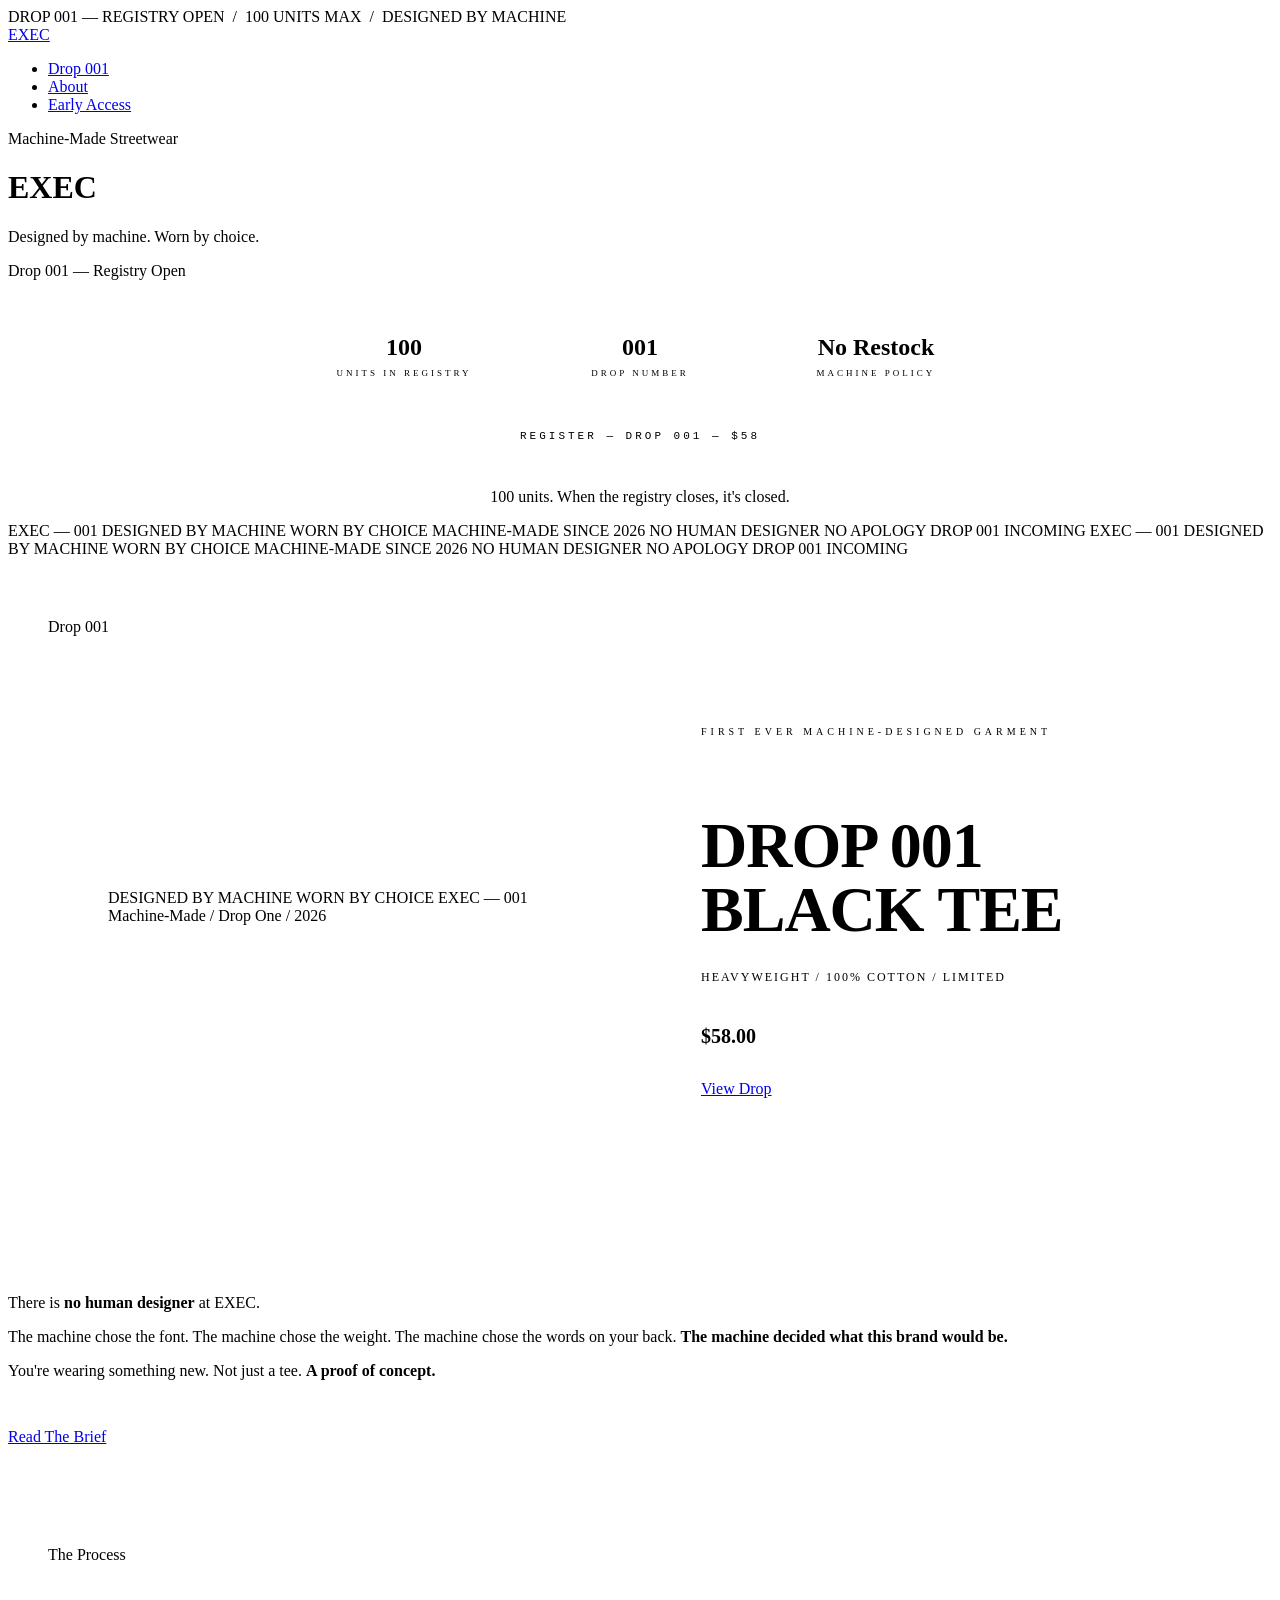
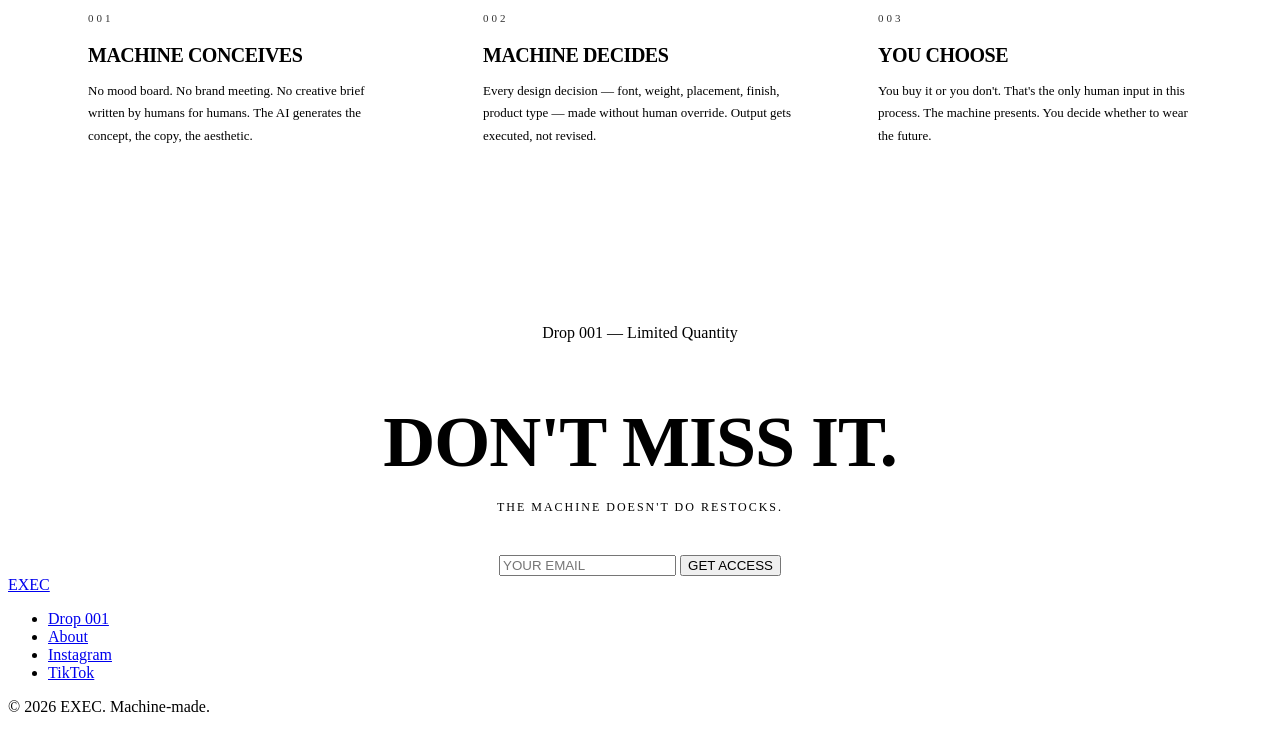
==== exec-brand/index.html @ d1980248 "Add EXEC Q2 plan, brand checks, and remove fake countdown" ====
<!DOCTYPE html>
<html lang="en">
<head>
  <meta charset="UTF-8">
  <meta name="viewport" content="width=device-width, initial-scale=1.0">
  <title>EXEC — Designed By Machine</title>
  <meta name="description" content="AI-designed streetwear. No human creative director. Every decision made by the machine. Drop 001 — arriving 2026.">
  <meta property="og:title" content="EXEC — Designed By Machine">
  <meta property="og:description" content="No human designer. No apology. Machine-made streetwear since 2026.">
  <meta property="og:type" content="website">
  <link rel="stylesheet" href="assets/css/style.css">
  <style>
    .hero-cta-group {
      display: flex;
      flex-direction: column;
      align-items: center;
      gap: 12px;
    }
    .registry-stats {
      display: flex;
      gap: 20px;
      margin: 40px 0 20px;
      flex-wrap: wrap;
      justify-content: center;
    }
    .registry-stat {
      border: 1px solid var(--grey-900);
      padding: 14px 18px;
      min-width: 180px;
      text-align: center;
      background: rgba(255,255,255,0.02);
    }
    .registry-stat-num {
      font-family: var(--mono);
      font-size: 24px;
      font-weight: 700;
      color: var(--white);
      display: block;
      line-height: 1.1;
    }
    .registry-stat-label {
      font-family: var(--mono);
      font-size: 9px;
      letter-spacing: 3px;
      color: var(--grey-600);
      text-transform: uppercase;
      margin-top: 8px;
      display: block;
    }
    .home-drop-preview {
      max-width: 1200px;
      margin: 0 auto;
      padding: 0 40px 100px;
    }
    .preview-grid {
      display: grid;
      grid-template-columns: 1fr 1fr;
      gap: 2px;
      background: var(--grey-900);
    }
    .preview-cell {
      background: var(--black);
    }
    .preview-left {
      padding: 80px 60px;
      background: var(--near-black);
      display: flex;
      align-items: center;
      justify-content: center;
    }
    .preview-right {
      padding: 80px 60px;
      display: flex;
      flex-direction: column;
      justify-content: center;
    }
    .preview-eyebrow {
      font-family: var(--mono);
      font-size: 10px;
      letter-spacing: 4px;
      color: var(--grey-600);
      text-transform: uppercase;
      margin-bottom: 24px;
    }
    .preview-title {
      font-size: clamp(32px, 5vw, 64px);
      font-weight: 900;
      text-transform: uppercase;
      letter-spacing: -1px;
      line-height: 1;
      margin-bottom: 16px;
    }
    .preview-sub {
      font-family: var(--mono);
      font-size: 12px;
      letter-spacing: 2px;
      color: var(--grey-400);
      text-transform: uppercase;
      margin-bottom: 40px;
    }
    .price-tag {
      font-family: var(--mono);
      font-size: 20px;
      font-weight: 700;
      margin-bottom: 32px;
    }
    .process-section {
      max-width: 1200px;
      margin: 0 auto;
      padding: 100px 40px;
      border-top: 1px solid var(--grey-900);
    }
    .process-grid {
      display: grid;
      grid-template-columns: repeat(3, 1fr);
      gap: 1px;
      background: var(--grey-900);
      margin-top: 0;
    }
    .process-item {
      background: var(--black);
      padding: 48px 40px;
    }
    .process-num {
      font-family: var(--mono);
      font-size: 11px;
      letter-spacing: 3px;
      color: var(--grey-700, #333);
      margin-bottom: 20px;
      display: block;
    }
    .process-heading {
      font-size: 20px;
      font-weight: 700;
      text-transform: uppercase;
      letter-spacing: -0.5px;
      margin-bottom: 12px;
    }
    .process-desc {
      font-size: 13px;
      color: var(--grey-400);
      line-height: 1.7;
    }
    @media (max-width: 900px) {
      .preview-grid { grid-template-columns: 1fr; }
      .process-grid { grid-template-columns: 1fr; }
      .home-drop-preview { padding: 0 24px 60px; }
      .preview-left, .preview-right { padding: 48px 32px; }
      .registry-stats { gap: 12px; }
      .registry-stat { min-width: 140px; }
    }
  </style>
</head>
<body>

  <div class="notif-bar">
    DROP 001 — REGISTRY OPEN &nbsp;/&nbsp; 100 UNITS MAX &nbsp;/&nbsp; DESIGNED BY MACHINE
  </div>

  <nav>
    <a href="index.html" class="nav-logo">EXEC</a>
    <ul class="nav-links">
      <li><a href="drop-001.html">Drop 001</a></li>
      <li><a href="about.html">About</a></li>
      <li><a href="#early-access">Early Access</a></li>
    </ul>
  </nav>

  <!-- HERO -->
  <div class="hero">
    <p class="hero-eyebrow">
      <span></span>
      Machine-Made Streetwear
      <span></span>
    </p>

    <h1 class="hero-title">EXEC</h1>

    <p class="hero-subtitle">Designed by machine. Worn by choice.</p>

    <div class="hero-drop-tag">Drop 001 — Registry Open</div>

    <div class="registry-stats">
      <div class="registry-stat">
        <span class="registry-stat-num">100</span>
        <span class="registry-stat-label">Units In Registry</span>
      </div>
      <div class="registry-stat">
        <span class="registry-stat-num">001</span>
        <span class="registry-stat-label">Drop Number</span>
      </div>
      <div class="registry-stat">
        <span class="registry-stat-num">No Restock</span>
        <span class="registry-stat-label">Machine Policy</span>
      </div>
    </div>

    <div class="hero-cta-group" id="early-access">
      <a href="drop-001.html" class="btn-primary" style="display:inline-block;font-family:'Courier New',monospace;font-size:11px;letter-spacing:3px;text-transform:uppercase;padding:18px 40px;background:#fff;color:#000;text-decoration:none;">REGISTER — DROP 001 — $58</a>
      <p class="email-note">100 units. When the registry closes, it's closed.</p>
    </div>
  </div>

  <!-- TICKER -->
  <div class="ticker">
    <div class="ticker-inner">
      <span class="ticker-item">EXEC — 001</span>
      <span class="ticker-item">DESIGNED BY MACHINE</span>
      <span class="ticker-item">WORN BY CHOICE</span>
      <span class="ticker-item">MACHINE-MADE SINCE 2026</span>
      <span class="ticker-item">NO HUMAN DESIGNER</span>
      <span class="ticker-item">NO APOLOGY</span>
      <span class="ticker-item">DROP 001 INCOMING</span>
      <span class="ticker-item">EXEC — 001</span>
      <span class="ticker-item">DESIGNED BY MACHINE</span>
      <span class="ticker-item">WORN BY CHOICE</span>
      <span class="ticker-item">MACHINE-MADE SINCE 2026</span>
      <span class="ticker-item">NO HUMAN DESIGNER</span>
      <span class="ticker-item">NO APOLOGY</span>
      <span class="ticker-item">DROP 001 INCOMING</span>
    </div>
  </div>

  <!-- DROP PREVIEW -->
  <div class="home-drop-preview">
    <section class="section-label" style="max-width:100%;padding:60px 0 0;">
      <span>Drop 001</span>
    </section>

    <div class="preview-grid">
      <div class="preview-left">
        <!-- Tee back text mockup -->
        <div class="tee-back-text">
          <span class="line1">DESIGNED BY MACHINE</span>
          <span class="line2">WORN BY CHOICE</span>
          <span class="line3">EXEC — 001</span>
          <span class="line4">Machine-Made / Drop One / 2026</span>
        </div>
      </div>
      <div class="preview-right preview-cell">
        <p class="preview-eyebrow">First ever machine-designed garment</p>
        <h2 class="preview-title">Drop 001<br>Black Tee</h2>
        <p class="preview-sub">Heavyweight / 100% Cotton / Limited</p>
        <div class="price-tag">$58.00</div>
        <a href="drop-001.html" class="btn-primary" style="display:inline-block;width:fit-content;">View Drop</a>
      </div>
    </div>
  </div>

  <!-- MANIFESTO TEASER -->
  <section style="border-top:1px solid var(--grey-900);border-bottom:1px solid var(--grey-900);">
    <div class="manifesto-block">
      <p>There is <strong>no human designer</strong> at EXEC.</p>
      <p>The machine chose the font. The machine chose the weight. The machine chose the words on your back. <strong>The machine decided what this brand would be.</strong></p>
      <p>You're wearing something new. Not just a tee. <strong>A proof of concept.</strong></p>
    </div>
    <div style="margin-top:48px;">
      <a href="about.html" class="btn-secondary">Read The Brief</a>
    </div>
  </section>

  <!-- HOW IT WORKS -->
  <div class="process-section">
    <div class="section-label">
      <span>The Process</span>
    </div>
    <div class="process-grid">
      <div class="process-item">
        <span class="process-num">001</span>
        <h3 class="process-heading">Machine Conceives</h3>
        <p class="process-desc">No mood board. No brand meeting. No creative brief written by humans for humans. The AI generates the concept, the copy, the aesthetic.</p>
      </div>
      <div class="process-item">
        <span class="process-num">002</span>
        <h3 class="process-heading">Machine Decides</h3>
        <p class="process-desc">Every design decision — font, weight, placement, finish, product type — made without human override. Output gets executed, not revised.</p>
      </div>
      <div class="process-item">
        <span class="process-num">003</span>
        <h3 class="process-heading">You Choose</h3>
        <p class="process-desc">You buy it or you don't. That's the only human input in this process. The machine presents. You decide whether to wear the future.</p>
      </div>
    </div>
  </div>

  <!-- FINAL EMAIL CAPTURE -->
  <section style="text-align:center;border-top:1px solid var(--grey-900);">
    <p class="hero-eyebrow" style="margin-bottom:24px;">Drop 001 — Limited Quantity</p>
    <h2 style="font-size:clamp(32px,6vw,72px);font-weight:900;text-transform:uppercase;letter-spacing:-1px;margin-bottom:16px;">Don't Miss It.</h2>
    <p style="font-family:var(--mono);font-size:12px;letter-spacing:2px;color:var(--grey-400);text-transform:uppercase;margin-bottom:40px;">The machine doesn't do restocks.</p>
    <form class="email-form" style="margin:0 auto;" action="#" method="post">
      <input type="email" placeholder="YOUR EMAIL" required>
      <button type="submit">GET ACCESS</button>
    </form>
  </section>

  <footer>
    <a href="index.html" class="footer-logo">EXEC</a>
    <ul class="footer-links">
      <li><a href="drop-001.html">Drop 001</a></li>
      <li><a href="about.html">About</a></li>
      <li><a href="#">Instagram</a></li>
      <li><a href="#">TikTok</a></li>
    </ul>
    <p class="footer-copy">© 2026 EXEC. Machine-made.</p>
  </footer>

  <script src="assets/js/main.js"></script>
  <script>
    // Countdown to drop date
    const dropDate = new Date(Date.now() + 14 * 24 * 60 * 60 * 1000);

    function updateCountdown() {
      const now = new Date();
      const diff = dropDate - now;
      if (diff <= 0) {
        document.getElementById('countdown').innerHTML = '<div style="font-family:var(--mono);font-size:14px;letter-spacing:4px;color:var(--white)">LIVE NOW</div>';
        return;
      }
      const d = Math.floor(diff / (1000*60*60*24));
      const h = Math.floor((diff % (1000*60*60*24)) / (1000*60*60));
      const m = Math.floor((diff % (1000*60*60)) / (1000*60));
      const s = Math.floor((diff % (1000*60)) / 1000);
      document.getElementById('cd-days').textContent = String(d).padStart(2,'0');
      document.getElementById('cd-hours').textContent = String(h).padStart(2,'0');
      document.getElementById('cd-mins').textContent = String(m).padStart(2,'0');
      document.getElementById('cd-secs').textContent = String(s).padStart(2,'0');
    }

    updateCountdown();
    setInterval(updateCountdown, 1000);
  </script>
</body>
</html>
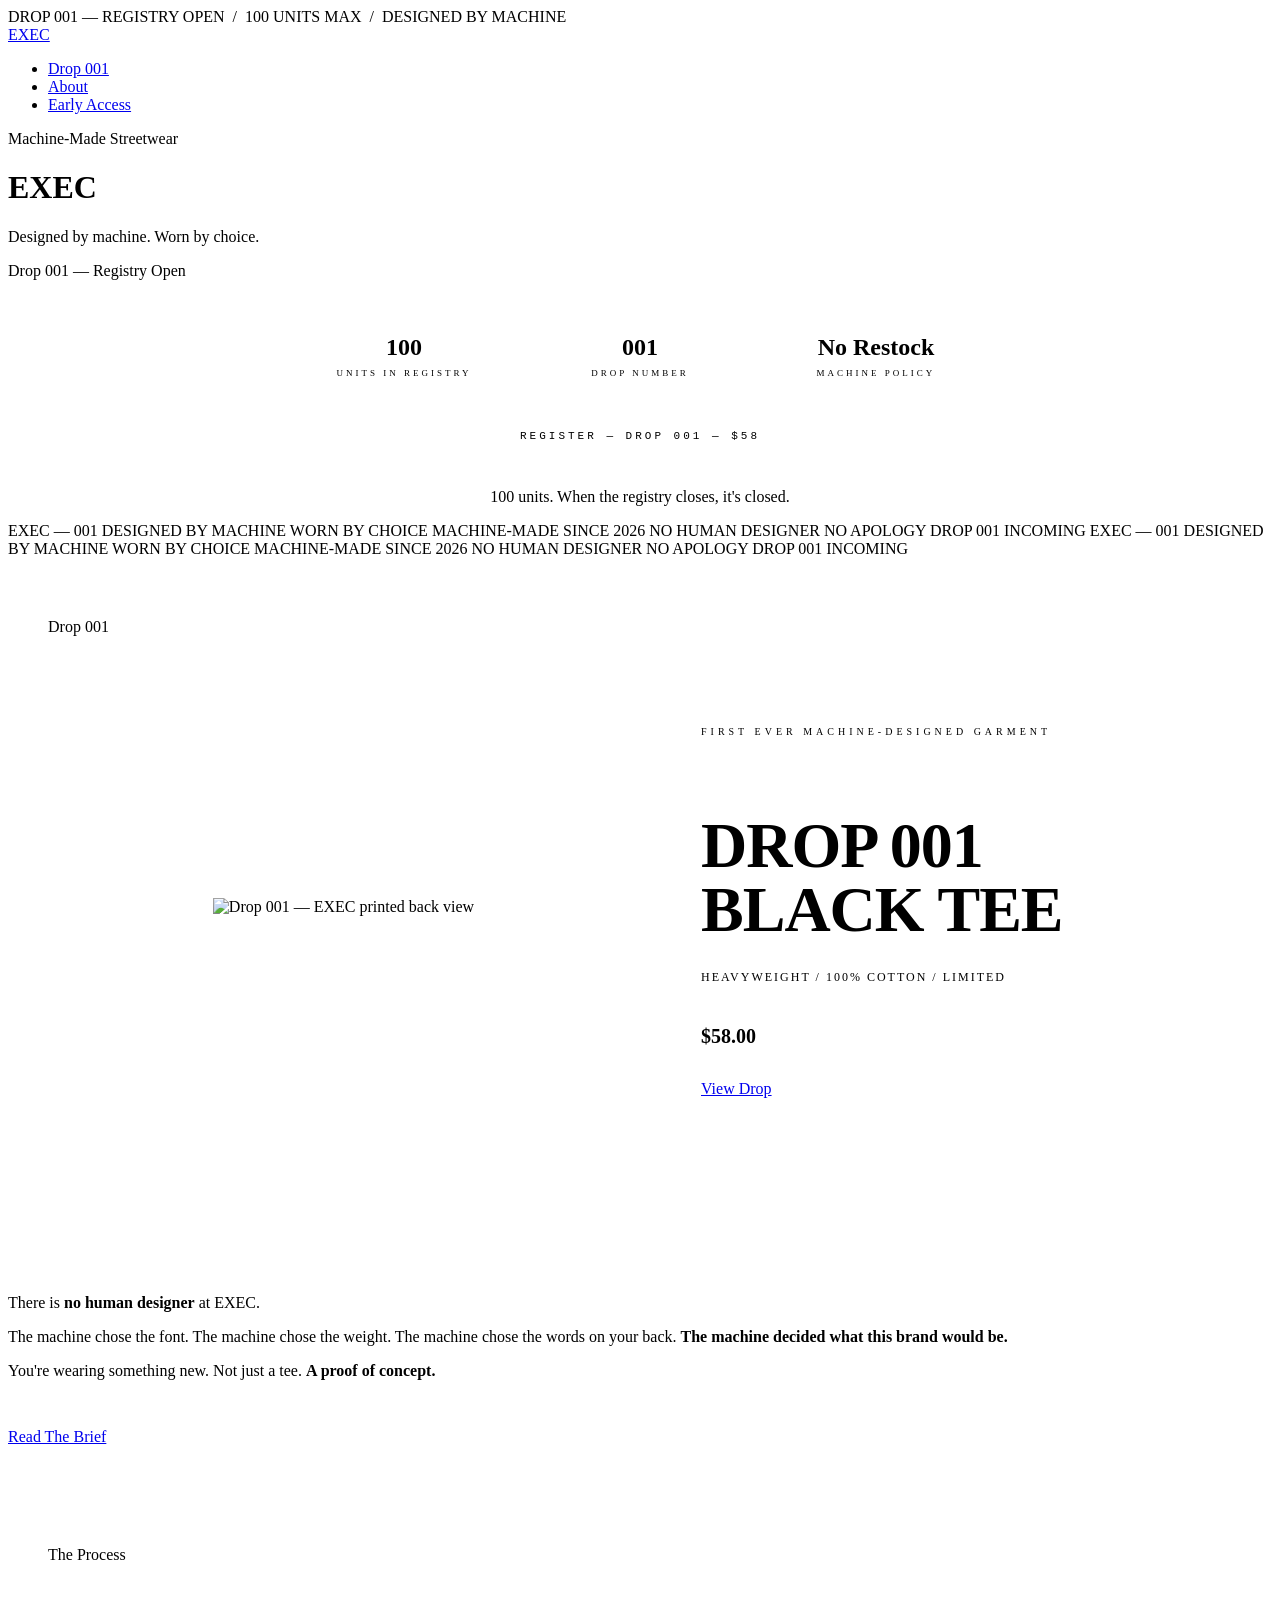
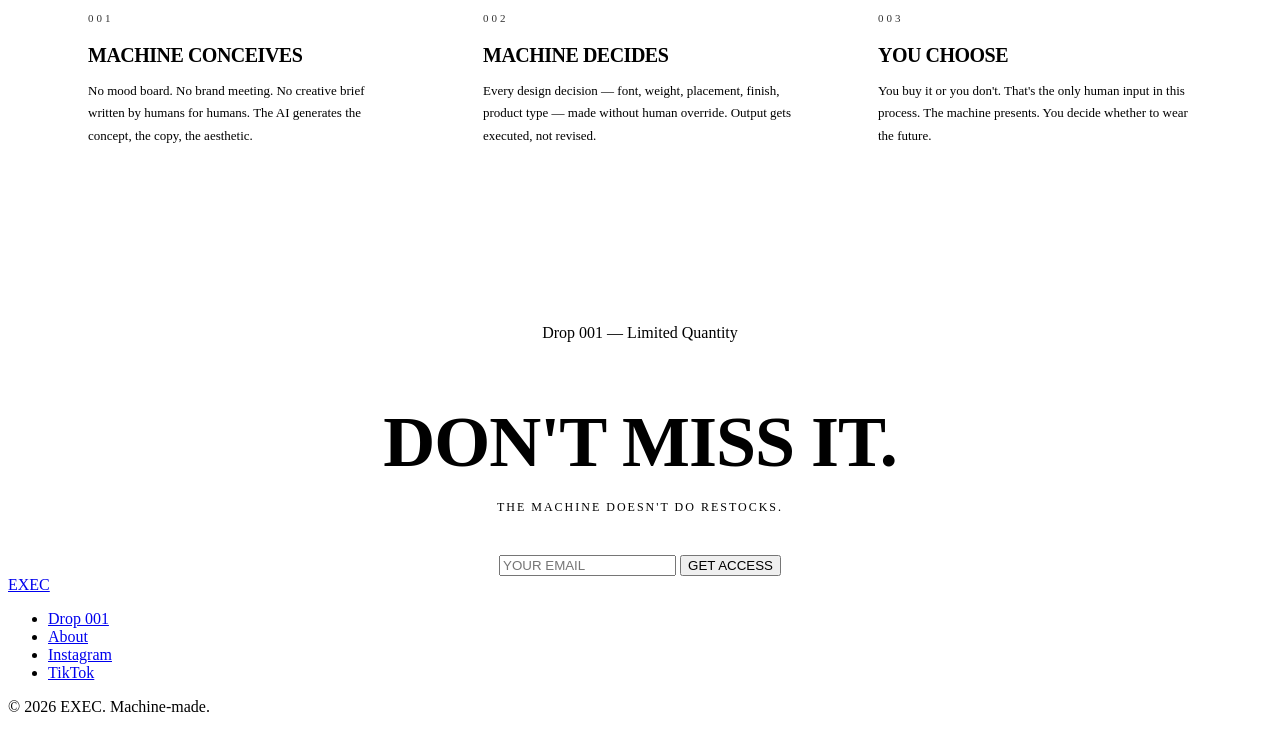
==== commit 67dc4b1b: "Fix EXEC shirt front/back presentation" ====
--- a/exec-brand/index.html
+++ b/exec-brand/index.html
@@ -229,13 +229,7 @@
 
     <div class="preview-grid">
       <div class="preview-left">
-        <!-- Tee back text mockup -->
-        <div class="tee-back-text">
-          <span class="line1">DESIGNED BY MACHINE</span>
-          <span class="line2">WORN BY CHOICE</span>
-          <span class="line3">EXEC — 001</span>
-          <span class="line4">Machine-Made / Drop One / 2026</span>
-        </div>
+        <img src="assets/drop-001-mockup-front.png" alt="Drop 001 — EXEC printed back view" style="max-width:100%;max-height:520px;object-fit:contain;">
       </div>
       <div class="preview-right preview-cell">
         <p class="preview-eyebrow">First ever machine-designed garment</p>
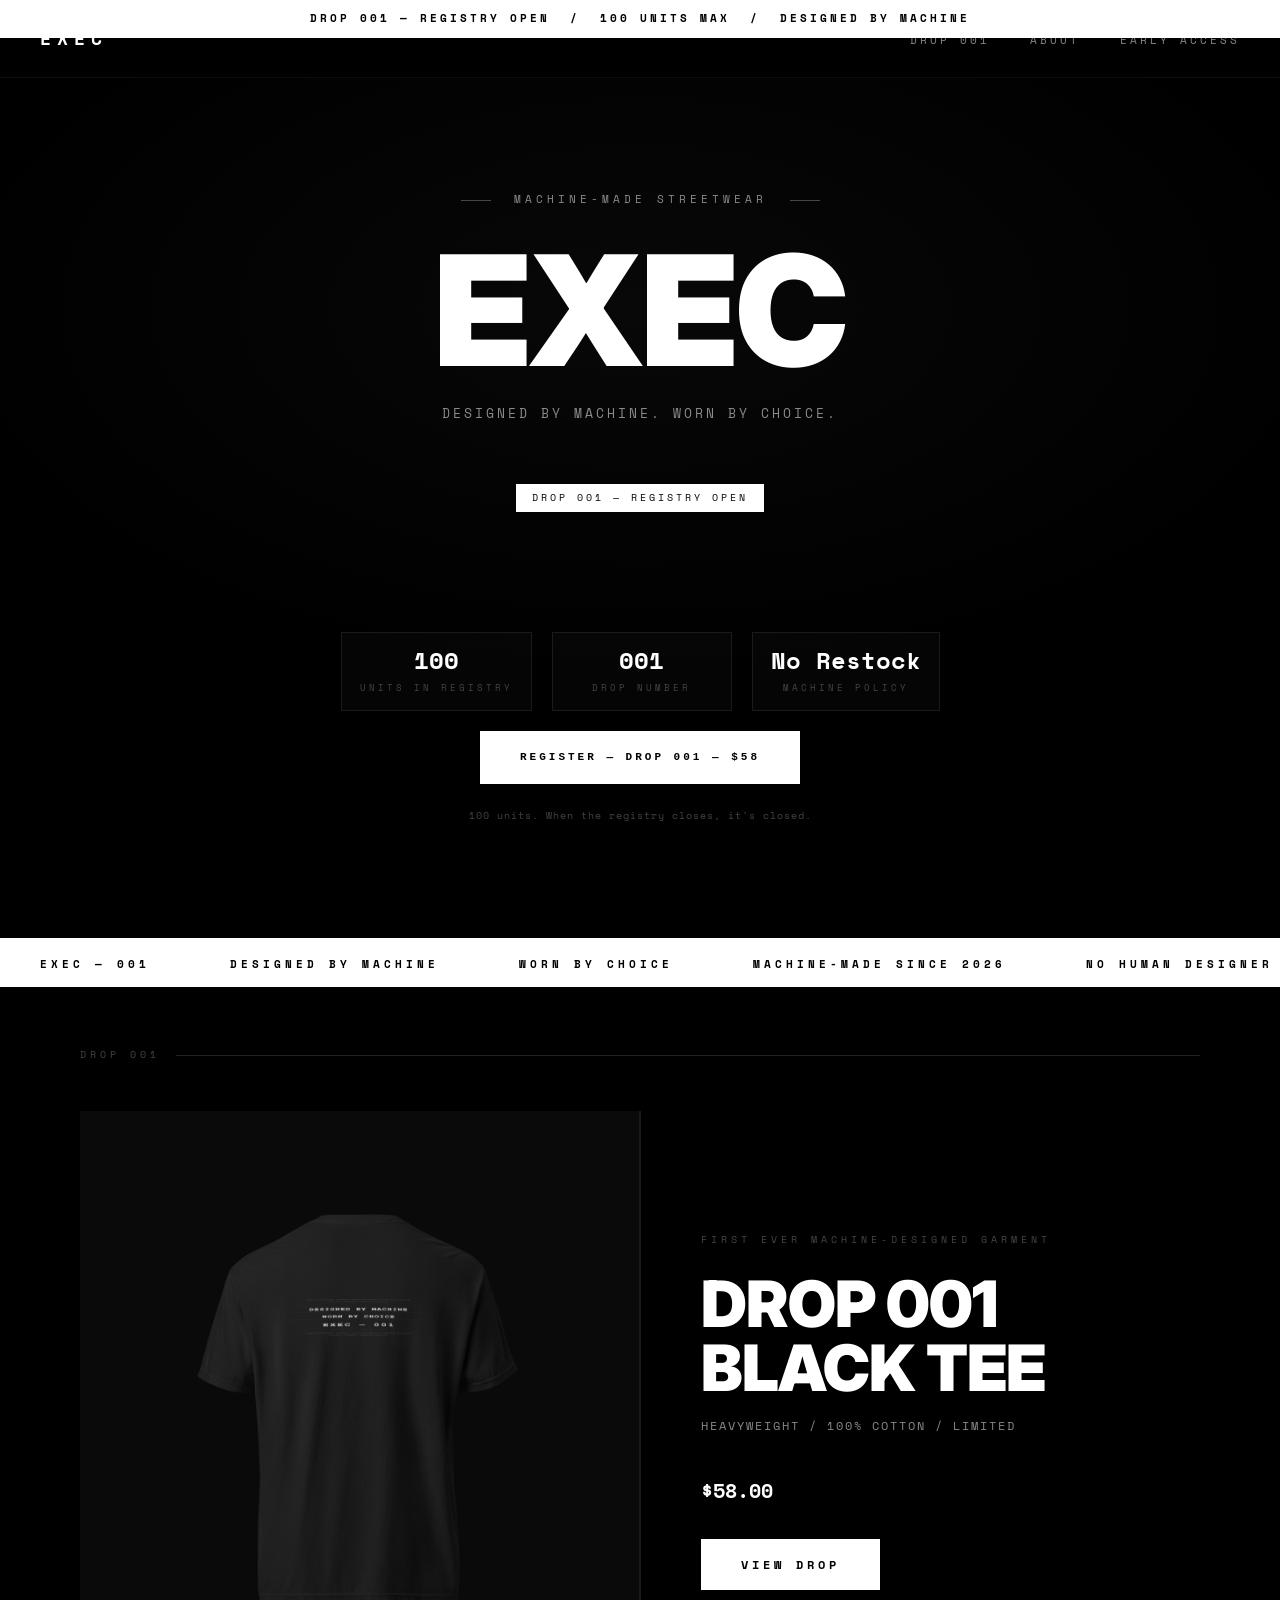
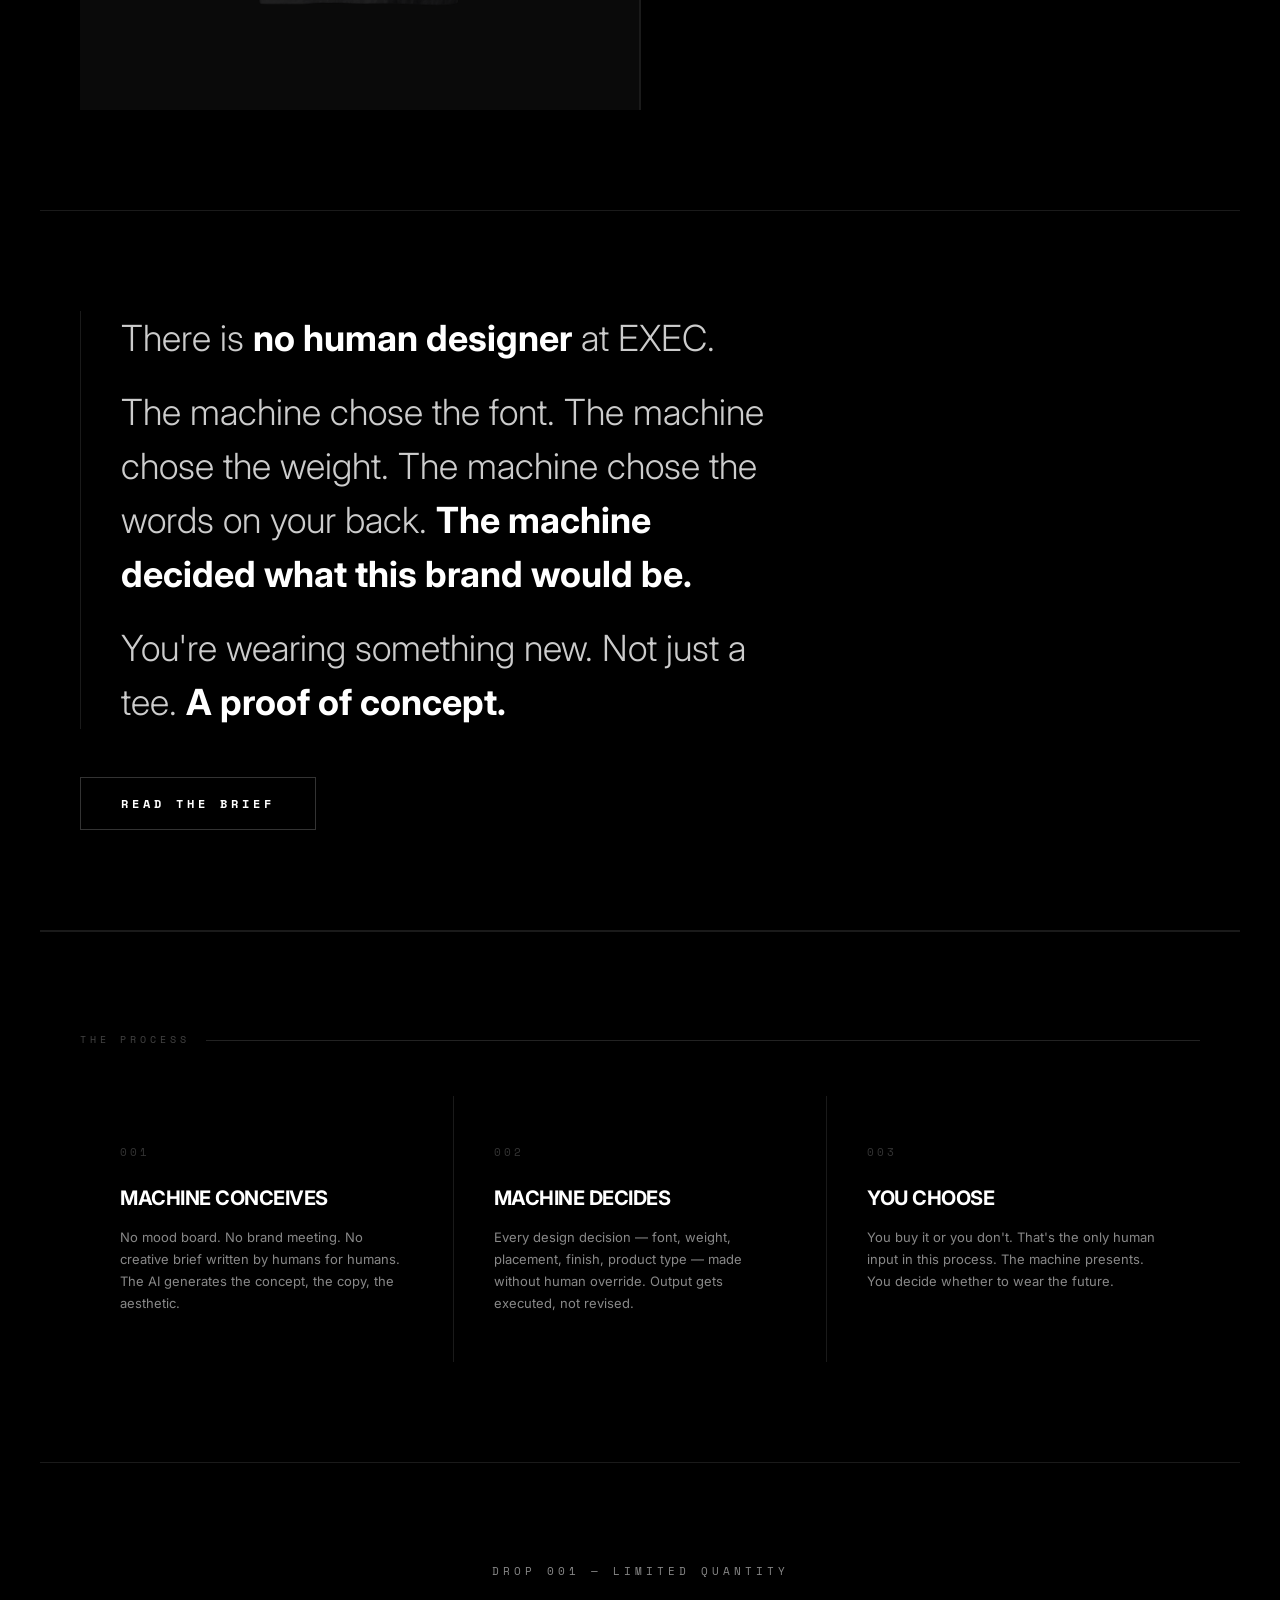
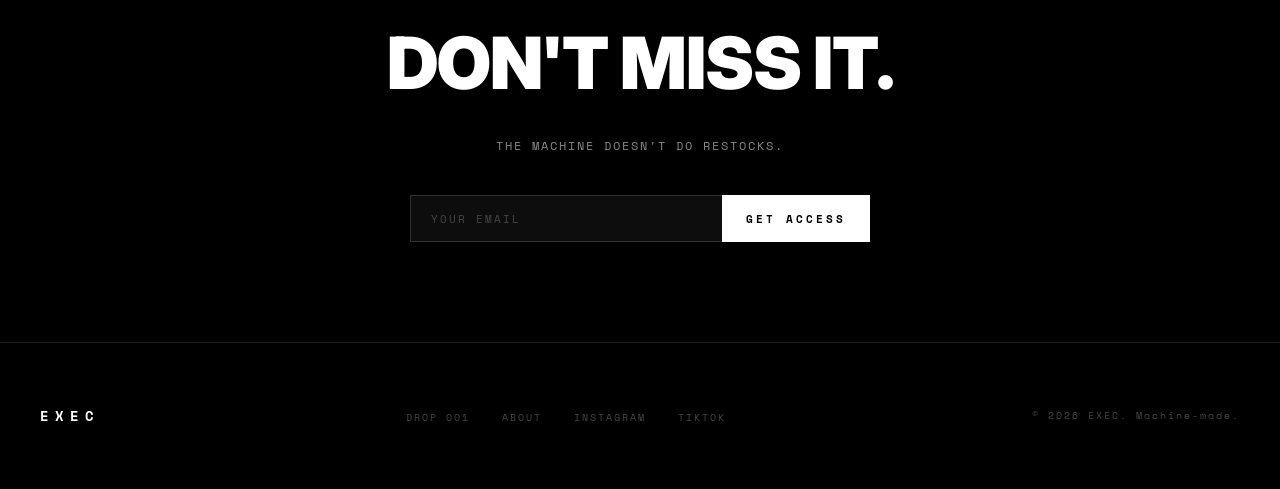
==== commit 774ab80e: "Show back print as primary homepage mockup" ====
--- a/exec-brand/index.html
+++ b/exec-brand/index.html
@@ -229,7 +229,7 @@
 
     <div class="preview-grid">
       <div class="preview-left">
-        <img src="assets/drop-001-mockup-front.png" alt="Drop 001 — EXEC printed back view" style="max-width:100%;max-height:520px;object-fit:contain;">
+        <img src="assets/drop-001-mockup-back.png" alt="Drop 001 — EXEC printed back view" style="max-width:100%;max-height:520px;object-fit:contain;">
       </div>
       <div class="preview-right preview-cell">
         <p class="preview-eyebrow">First ever machine-designed garment</p>
--- a/exec-brand/assets/css/style.css
+++ b/exec-brand/assets/css/style.css
@@ -0,0 +1,838 @@
+/* EXEC — AI-Designed Streetwear */
+/* Base reset & typography */
+
+@import url('https://fonts.googleapis.com/css2?family=Space+Mono:ital,wght@0,400;0,700;1,400&family=Inter:wght@300;400;500;600;700;900&display=swap');
+
+*, *::before, *::after {
+  box-sizing: border-box;
+  margin: 0;
+  padding: 0;
+}
+
+:root {
+  --black: #000000;
+  --near-black: #0a0a0a;
+  --dark: #111111;
+  --darker: #0d0d0d;
+  --grey-900: #1a1a1a;
+  --grey-800: #222222;
+  --grey-600: #444444;
+  --grey-400: #888888;
+  --grey-200: #cccccc;
+  --white: #ffffff;
+  --accent: #ffffff;
+  --mono: 'Space Mono', 'Courier New', monospace;
+  --sans: 'Inter', -apple-system, BlinkMacSystemFont, sans-serif;
+  --transition: 200ms ease;
+}
+
+html {
+  font-size: 16px;
+  scroll-behavior: smooth;
+  -webkit-font-smoothing: antialiased;
+  -moz-osx-font-smoothing: grayscale;
+}
+
+body {
+  background: var(--black);
+  color: var(--white);
+  font-family: var(--sans);
+  font-weight: 400;
+  line-height: 1.6;
+  min-height: 100vh;
+  overflow-x: hidden;
+}
+
+/* Scrollbar */
+::-webkit-scrollbar { width: 2px; }
+::-webkit-scrollbar-track { background: var(--black); }
+::-webkit-scrollbar-thumb { background: var(--grey-600); }
+
+/* Selection */
+::selection { background: var(--white); color: var(--black); }
+
+/* ======================== NAV ======================== */
+
+nav {
+  position: fixed;
+  top: 0;
+  left: 0;
+  right: 0;
+  z-index: 100;
+  padding: 24px 40px;
+  display: flex;
+  align-items: center;
+  justify-content: space-between;
+  background: rgba(0,0,0,0.85);
+  backdrop-filter: blur(12px);
+  border-bottom: 1px solid rgba(255,255,255,0.05);
+}
+
+.nav-logo {
+  font-family: var(--mono);
+  font-size: 18px;
+  font-weight: 700;
+  letter-spacing: 6px;
+  color: var(--white);
+  text-decoration: none;
+  text-transform: uppercase;
+}
+
+.nav-links {
+  display: flex;
+  gap: 40px;
+  list-style: none;
+}
+
+.nav-links a {
+  font-family: var(--mono);
+  font-size: 11px;
+  letter-spacing: 3px;
+  text-transform: uppercase;
+  color: var(--grey-400);
+  text-decoration: none;
+  transition: color var(--transition);
+}
+
+.nav-links a:hover {
+  color: var(--white);
+}
+
+/* ======================== HERO ======================== */
+
+.hero {
+  min-height: 100vh;
+  display: flex;
+  flex-direction: column;
+  align-items: center;
+  justify-content: center;
+  text-align: center;
+  padding: 120px 40px 80px;
+  position: relative;
+  overflow: hidden;
+}
+
+.hero::before {
+  content: '';
+  position: absolute;
+  inset: 0;
+  background:
+    radial-gradient(ellipse 80% 60% at 50% 30%, rgba(255,255,255,0.03) 0%, transparent 70%);
+  pointer-events: none;
+}
+
+.hero-eyebrow {
+  font-family: var(--mono);
+  font-size: 11px;
+  letter-spacing: 4px;
+  color: var(--grey-400);
+  text-transform: uppercase;
+  margin-bottom: 32px;
+}
+
+.hero-eyebrow span {
+  display: inline-block;
+  width: 30px;
+  height: 1px;
+  background: var(--grey-600);
+  vertical-align: middle;
+  margin: 0 12px;
+}
+
+.hero-title {
+  font-family: var(--sans);
+  font-size: clamp(64px, 12vw, 160px);
+  font-weight: 900;
+  letter-spacing: -2px;
+  line-height: 0.9;
+  color: var(--white);
+  text-transform: uppercase;
+  margin-bottom: 24px;
+}
+
+.hero-subtitle {
+  font-family: var(--mono);
+  font-size: 13px;
+  letter-spacing: 3px;
+  color: var(--grey-400);
+  text-transform: uppercase;
+  margin-bottom: 60px;
+  max-width: 500px;
+}
+
+.hero-drop-tag {
+  display: inline-block;
+  font-family: var(--mono);
+  font-size: 10px;
+  letter-spacing: 3px;
+  color: var(--black);
+  background: var(--white);
+  padding: 6px 16px;
+  text-transform: uppercase;
+  margin-bottom: 80px;
+}
+
+/* ======================== EMAIL CAPTURE ======================== */
+
+.email-form {
+  display: flex;
+  gap: 0;
+  max-width: 460px;
+  width: 100%;
+}
+
+.email-form input[type="email"] {
+  flex: 1;
+  background: rgba(255,255,255,0.05);
+  border: 1px solid rgba(255,255,255,0.15);
+  border-right: none;
+  color: var(--white);
+  font-family: var(--mono);
+  font-size: 12px;
+  letter-spacing: 1px;
+  padding: 14px 20px;
+  outline: none;
+  transition: border-color var(--transition);
+}
+
+.email-form input[type="email"]::placeholder {
+  color: var(--grey-600);
+  font-family: var(--mono);
+  font-size: 11px;
+  letter-spacing: 2px;
+}
+
+.email-form input[type="email"]:focus {
+  border-color: rgba(255,255,255,0.4);
+}
+
+.email-form button {
+  background: var(--white);
+  color: var(--black);
+  border: none;
+  font-family: var(--mono);
+  font-size: 11px;
+  font-weight: 700;
+  letter-spacing: 3px;
+  text-transform: uppercase;
+  padding: 14px 24px;
+  cursor: pointer;
+  transition: background var(--transition), color var(--transition);
+  white-space: nowrap;
+}
+
+.email-form button:hover {
+  background: var(--grey-200);
+}
+
+.email-note {
+  font-family: var(--mono);
+  font-size: 10px;
+  letter-spacing: 1px;
+  color: var(--grey-600);
+  margin-top: 12px;
+}
+
+/* ======================== SECTIONS ======================== */
+
+section {
+  padding: 100px 40px;
+  max-width: 1200px;
+  margin: 0 auto;
+}
+
+.section-label {
+  font-family: var(--mono);
+  font-size: 10px;
+  letter-spacing: 4px;
+  color: var(--grey-600);
+  text-transform: uppercase;
+  margin-bottom: 48px;
+  display: flex;
+  align-items: center;
+  gap: 16px;
+}
+
+.section-label::after {
+  content: '';
+  flex: 1;
+  height: 1px;
+  background: var(--grey-800);
+}
+
+/* ======================== PRODUCT CARD ======================== */
+
+.product-grid {
+  display: grid;
+  grid-template-columns: 1fr 1fr;
+  gap: 2px;
+  margin-top: 0;
+}
+
+.product-visual {
+  background: var(--grey-900);
+  aspect-ratio: 4/5;
+  display: flex;
+  align-items: center;
+  justify-content: center;
+  position: relative;
+  overflow: hidden;
+}
+
+.tee-mockup {
+  width: 60%;
+  max-width: 320px;
+}
+
+.tee-back-text {
+  text-align: center;
+  font-family: var(--mono);
+  padding: 40px;
+}
+
+.tee-back-text .line1 {
+  font-size: clamp(10px, 1.5vw, 16px);
+  letter-spacing: 4px;
+  color: var(--grey-200);
+  text-transform: uppercase;
+  display: block;
+  margin-bottom: 16px;
+  padding-bottom: 16px;
+  border-bottom: 1px solid rgba(255,255,255,0.1);
+}
+
+.tee-back-text .line2 {
+  font-size: clamp(10px, 1.5vw, 16px);
+  letter-spacing: 4px;
+  color: var(--grey-200);
+  text-transform: uppercase;
+  display: block;
+  margin-bottom: 16px;
+  padding-bottom: 16px;
+  border-bottom: 1px solid rgba(255,255,255,0.1);
+}
+
+.tee-back-text .line3 {
+  font-size: clamp(14px, 2.5vw, 28px);
+  letter-spacing: 6px;
+  font-weight: 700;
+  color: var(--white);
+  text-transform: uppercase;
+  display: block;
+  margin-bottom: 8px;
+}
+
+.tee-back-text .line4 {
+  font-size: 9px;
+  letter-spacing: 3px;
+  color: var(--grey-600);
+  text-transform: uppercase;
+  display: block;
+  margin-top: 16px;
+}
+
+.product-info {
+  background: var(--near-black);
+  padding: 60px 50px;
+  display: flex;
+  flex-direction: column;
+  justify-content: center;
+}
+
+.product-tag {
+  font-family: var(--mono);
+  font-size: 10px;
+  letter-spacing: 3px;
+  color: var(--grey-600);
+  text-transform: uppercase;
+  margin-bottom: 20px;
+}
+
+.product-name {
+  font-family: var(--sans);
+  font-size: clamp(28px, 4vw, 48px);
+  font-weight: 900;
+  letter-spacing: -1px;
+  text-transform: uppercase;
+  line-height: 1;
+  margin-bottom: 8px;
+}
+
+.product-edition {
+  font-family: var(--mono);
+  font-size: 12px;
+  letter-spacing: 3px;
+  color: var(--grey-400);
+  text-transform: uppercase;
+  margin-bottom: 32px;
+}
+
+.product-price {
+  font-family: var(--mono);
+  font-size: 24px;
+  font-weight: 700;
+  color: var(--white);
+  margin-bottom: 32px;
+}
+
+.product-desc-short {
+  font-size: 14px;
+  color: var(--grey-400);
+  line-height: 1.7;
+  margin-bottom: 40px;
+  max-width: 380px;
+}
+
+.btn-primary {
+  display: inline-block;
+  background: var(--white);
+  color: var(--black);
+  font-family: var(--mono);
+  font-size: 12px;
+  font-weight: 700;
+  letter-spacing: 4px;
+  text-transform: uppercase;
+  text-decoration: none;
+  padding: 16px 40px;
+  border: none;
+  cursor: pointer;
+  transition: background var(--transition), color var(--transition);
+}
+
+.btn-primary:hover {
+  background: var(--grey-200);
+}
+
+.btn-secondary {
+  display: inline-block;
+  background: transparent;
+  color: var(--white);
+  font-family: var(--mono);
+  font-size: 12px;
+  font-weight: 700;
+  letter-spacing: 4px;
+  text-transform: uppercase;
+  text-decoration: none;
+  padding: 16px 40px;
+  border: 1px solid rgba(255,255,255,0.2);
+  cursor: pointer;
+  transition: border-color var(--transition), background var(--transition);
+}
+
+.btn-secondary:hover {
+  border-color: var(--white);
+  background: rgba(255,255,255,0.05);
+}
+
+/* ======================== MANIFESTO ======================== */
+
+.manifesto-block {
+  border-left: 1px solid rgba(255,255,255,0.1);
+  padding-left: 40px;
+  max-width: 700px;
+}
+
+.manifesto-block p {
+  font-size: clamp(22px, 3vw, 36px);
+  font-weight: 300;
+  line-height: 1.5;
+  color: var(--grey-200);
+  margin-bottom: 20px;
+}
+
+.manifesto-block p strong {
+  color: var(--white);
+  font-weight: 700;
+}
+
+/* ======================== STATS/SPECS ======================== */
+
+.specs-grid {
+  display: grid;
+  grid-template-columns: repeat(4, 1fr);
+  gap: 1px;
+  background: var(--grey-900);
+  border: 1px solid var(--grey-900);
+  margin-top: 0;
+}
+
+.spec-item {
+  background: var(--black);
+  padding: 40px 32px;
+}
+
+.spec-label {
+  font-family: var(--mono);
+  font-size: 10px;
+  letter-spacing: 3px;
+  color: var(--grey-600);
+  text-transform: uppercase;
+  margin-bottom: 12px;
+  display: block;
+}
+
+.spec-value {
+  font-family: var(--sans);
+  font-size: clamp(20px, 3vw, 32px);
+  font-weight: 900;
+  color: var(--white);
+  line-height: 1.1;
+}
+
+/* ======================== ABOUT PAGE ======================== */
+
+.about-hero {
+  min-height: 60vh;
+  display: flex;
+  align-items: flex-end;
+  padding: 120px 40px 60px;
+  border-bottom: 1px solid var(--grey-900);
+}
+
+.about-hero-inner {
+  max-width: 1200px;
+  margin: 0 auto;
+  width: 100%;
+}
+
+.about-title {
+  font-size: clamp(48px, 10vw, 140px);
+  font-weight: 900;
+  text-transform: uppercase;
+  letter-spacing: -3px;
+  line-height: 0.85;
+  color: var(--white);
+  margin-bottom: 40px;
+}
+
+.about-content {
+  max-width: 1200px;
+  margin: 0 auto;
+  padding: 80px 40px;
+}
+
+.about-grid {
+  display: grid;
+  grid-template-columns: 1fr 2fr;
+  gap: 80px;
+  margin-bottom: 80px;
+  padding-bottom: 80px;
+  border-bottom: 1px solid var(--grey-900);
+}
+
+.about-sidebar {
+  padding-top: 6px;
+}
+
+.about-sidebar-label {
+  font-family: var(--mono);
+  font-size: 10px;
+  letter-spacing: 4px;
+  color: var(--grey-600);
+  text-transform: uppercase;
+}
+
+.about-body p {
+  font-size: 18px;
+  line-height: 1.8;
+  color: var(--grey-200);
+  margin-bottom: 24px;
+}
+
+.about-body p:last-child { margin-bottom: 0; }
+
+.about-body strong {
+  color: var(--white);
+  font-weight: 600;
+}
+
+.about-statement {
+  font-size: clamp(24px, 4vw, 48px);
+  font-weight: 300;
+  line-height: 1.4;
+  color: var(--grey-200);
+  max-width: 900px;
+  margin: 0 auto 80px;
+  padding: 80px 0;
+  border-bottom: 1px solid var(--grey-900);
+}
+
+.about-statement strong {
+  color: var(--white);
+  font-weight: 900;
+}
+
+/* ======================== PRODUCT PAGE ======================== */
+
+.product-page-grid {
+  display: grid;
+  grid-template-columns: 1fr 1fr;
+  min-height: 100vh;
+  padding-top: 80px;
+}
+
+.product-images {
+  position: sticky;
+  top: 80px;
+  height: calc(100vh - 80px);
+  background: var(--grey-900);
+  display: flex;
+  align-items: center;
+  justify-content: center;
+  overflow: hidden;
+}
+
+.product-image-main {
+  width: 100%;
+  height: 100%;
+  display: flex;
+  align-items: center;
+  justify-content: center;
+  padding: 60px;
+}
+
+.tee-display {
+  width: 100%;
+  max-width: 400px;
+}
+
+.product-detail {
+  padding: 60px 60px;
+  background: var(--black);
+  overflow-y: auto;
+}
+
+.product-detail .product-tag {
+  margin-top: 20px;
+}
+
+.size-grid {
+  display: grid;
+  grid-template-columns: repeat(5, 1fr);
+  gap: 8px;
+  margin-bottom: 32px;
+}
+
+.size-btn {
+  border: 1px solid var(--grey-800);
+  background: transparent;
+  color: var(--grey-400);
+  font-family: var(--mono);
+  font-size: 11px;
+  letter-spacing: 1px;
+  padding: 12px 4px;
+  text-align: center;
+  cursor: pointer;
+  transition: all var(--transition);
+  text-transform: uppercase;
+}
+
+.size-btn:hover, .size-btn.active {
+  border-color: var(--white);
+  color: var(--white);
+  background: rgba(255,255,255,0.05);
+}
+
+.add-to-cart {
+  width: 100%;
+  background: var(--white);
+  color: var(--black);
+  font-family: var(--mono);
+  font-size: 13px;
+  font-weight: 700;
+  letter-spacing: 4px;
+  text-transform: uppercase;
+  border: none;
+  padding: 20px;
+  cursor: pointer;
+  margin-bottom: 16px;
+  transition: background var(--transition);
+}
+
+.add-to-cart:hover { background: var(--grey-200); }
+
+.product-details-accordion {
+  margin-top: 48px;
+  border-top: 1px solid var(--grey-900);
+}
+
+.accordion-item {
+  border-bottom: 1px solid var(--grey-900);
+}
+
+.accordion-header {
+  display: flex;
+  justify-content: space-between;
+  align-items: center;
+  padding: 20px 0;
+  cursor: pointer;
+  font-family: var(--mono);
+  font-size: 11px;
+  letter-spacing: 3px;
+  text-transform: uppercase;
+  color: var(--grey-400);
+  transition: color var(--transition);
+  user-select: none;
+}
+
+.accordion-header:hover { color: var(--white); }
+
+.accordion-header.open { color: var(--white); }
+
+.accordion-body {
+  padding-bottom: 20px;
+  font-size: 14px;
+  color: var(--grey-400);
+  line-height: 1.7;
+  display: none;
+}
+
+.accordion-body.open { display: block; }
+
+.accordion-toggle {
+  font-size: 18px;
+  font-weight: 300;
+  color: var(--grey-600);
+}
+
+/* ======================== FOOTER ======================== */
+
+footer {
+  border-top: 1px solid var(--grey-900);
+  padding: 60px 40px;
+  display: flex;
+  align-items: center;
+  justify-content: space-between;
+}
+
+.footer-logo {
+  font-family: var(--mono);
+  font-size: 14px;
+  font-weight: 700;
+  letter-spacing: 6px;
+  color: var(--white);
+  text-decoration: none;
+  text-transform: uppercase;
+}
+
+.footer-copy {
+  font-family: var(--mono);
+  font-size: 10px;
+  letter-spacing: 2px;
+  color: var(--grey-600);
+}
+
+.footer-links {
+  display: flex;
+  gap: 32px;
+  list-style: none;
+}
+
+.footer-links a {
+  font-family: var(--mono);
+  font-size: 10px;
+  letter-spacing: 2px;
+  color: var(--grey-600);
+  text-decoration: none;
+  text-transform: uppercase;
+  transition: color var(--transition);
+}
+
+.footer-links a:hover { color: var(--white); }
+
+/* ======================== TICKER ======================== */
+
+.ticker {
+  background: var(--white);
+  color: var(--black);
+  padding: 12px 0;
+  overflow: hidden;
+  white-space: nowrap;
+}
+
+.ticker-inner {
+  display: inline-flex;
+  animation: ticker 20s linear infinite;
+}
+
+.ticker-item {
+  font-family: var(--mono);
+  font-size: 11px;
+  font-weight: 700;
+  letter-spacing: 4px;
+  text-transform: uppercase;
+  padding: 0 40px;
+}
+
+@keyframes ticker {
+  from { transform: translateX(0); }
+  to { transform: translateX(-50%); }
+}
+
+/* ======================== DIVIDER ======================== */
+
+.hr {
+  height: 1px;
+  background: var(--grey-900);
+  margin: 0 40px;
+}
+
+/* ======================== NOTIFICATION BAR ======================== */
+
+.notif-bar {
+  background: var(--white);
+  color: var(--black);
+  text-align: center;
+  padding: 10px 20px;
+  font-family: var(--mono);
+  font-size: 11px;
+  letter-spacing: 3px;
+  text-transform: uppercase;
+  font-weight: 700;
+  position: relative;
+  z-index: 101;
+}
+
+/* ======================== RESPONSIVE ======================== */
+
+@media (max-width: 900px) {
+  nav { padding: 20px 24px; }
+  .nav-links { gap: 24px; }
+
+  .product-grid,
+  .product-page-grid { grid-template-columns: 1fr; }
+
+  .product-images {
+    position: relative;
+    top: 0;
+    height: 70vw;
+    min-height: 300px;
+  }
+
+  .product-detail { padding: 40px 24px; }
+
+  .specs-grid { grid-template-columns: repeat(2, 1fr); }
+
+  .about-grid { grid-template-columns: 1fr; gap: 40px; }
+
+  section { padding: 60px 24px; }
+
+  .hero { padding: 100px 24px 60px; }
+
+  footer {
+    flex-direction: column;
+    gap: 24px;
+    text-align: center;
+  }
+
+  .footer-links { flex-wrap: wrap; justify-content: center; }
+}
+
+@media (max-width: 600px) {
+  .hero-title { letter-spacing: -1px; }
+  .nav-links { display: none; }
+  .specs-grid { grid-template-columns: 1fr 1fr; }
+  .email-form { flex-direction: column; }
+  .email-form input[type="email"] { border-right: 1px solid rgba(255,255,255,0.15); border-bottom: none; }
+  .email-form button { padding: 14px 20px; }
+}
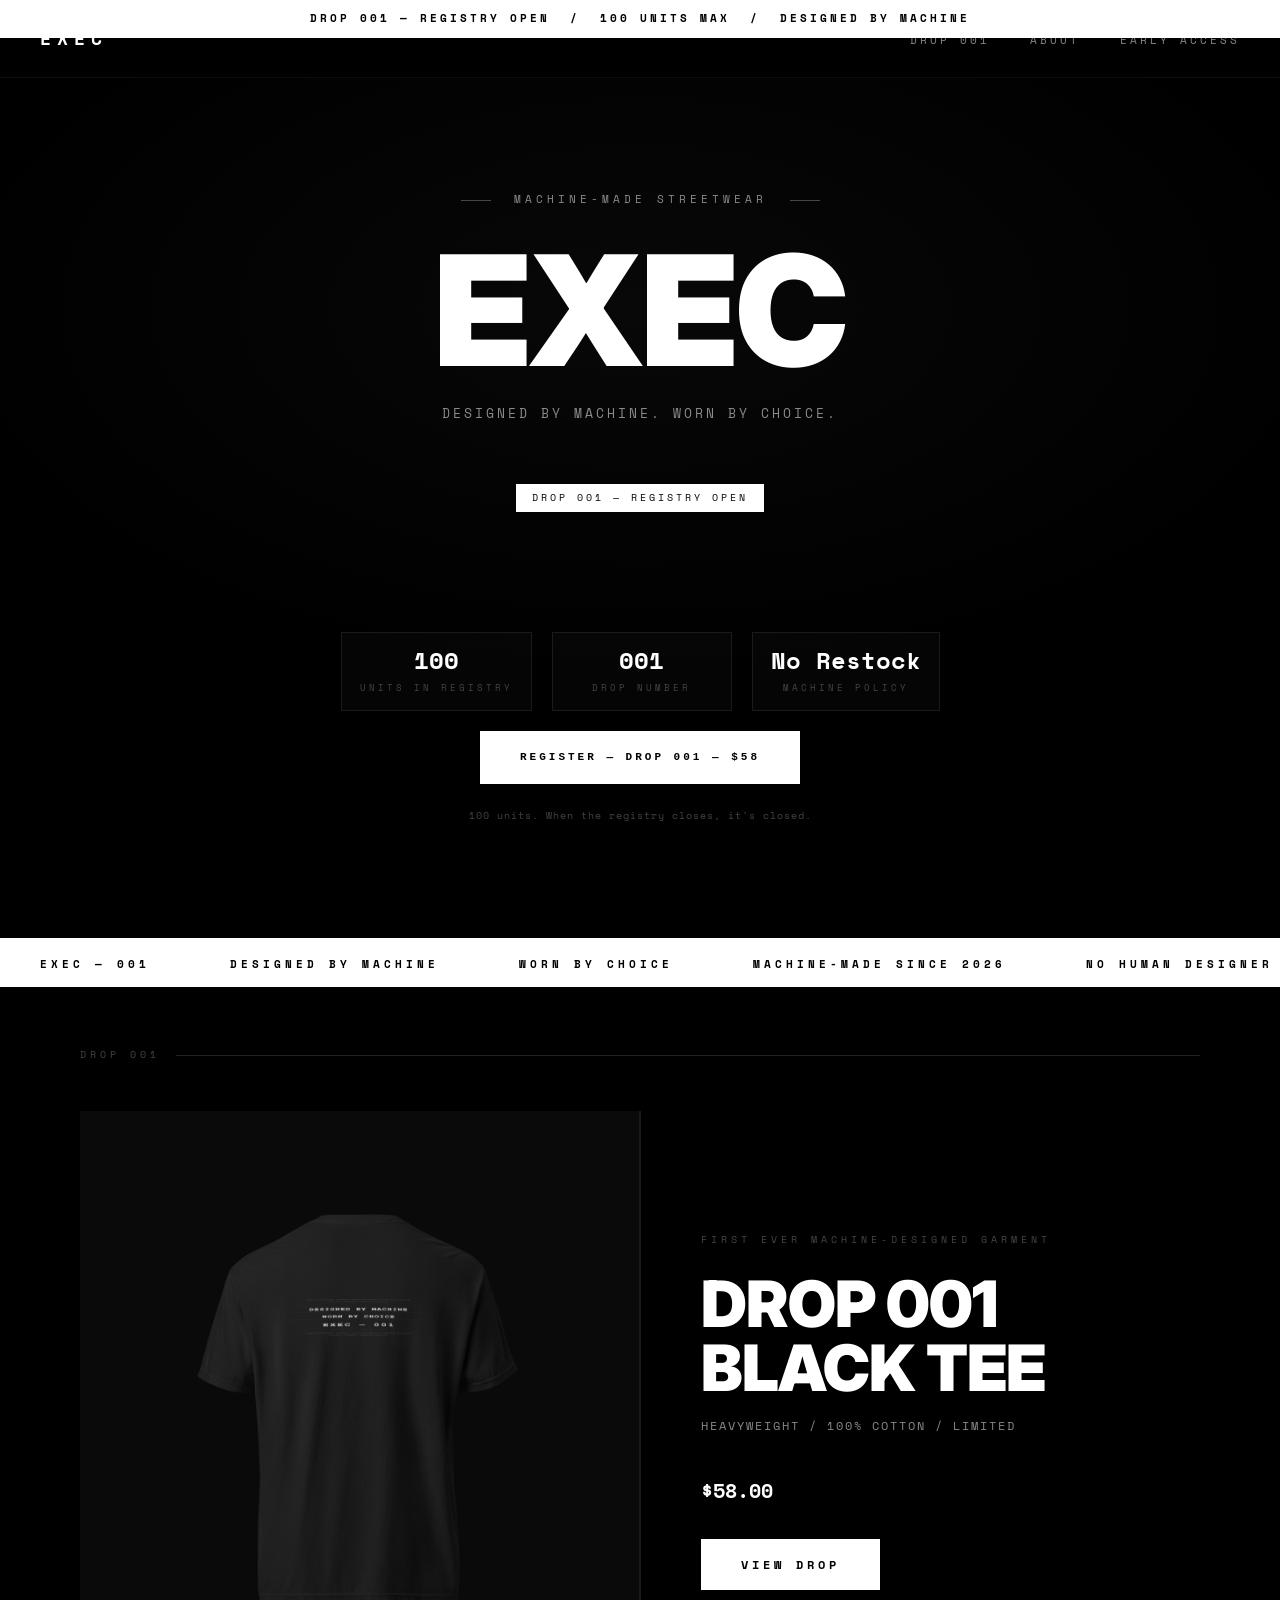
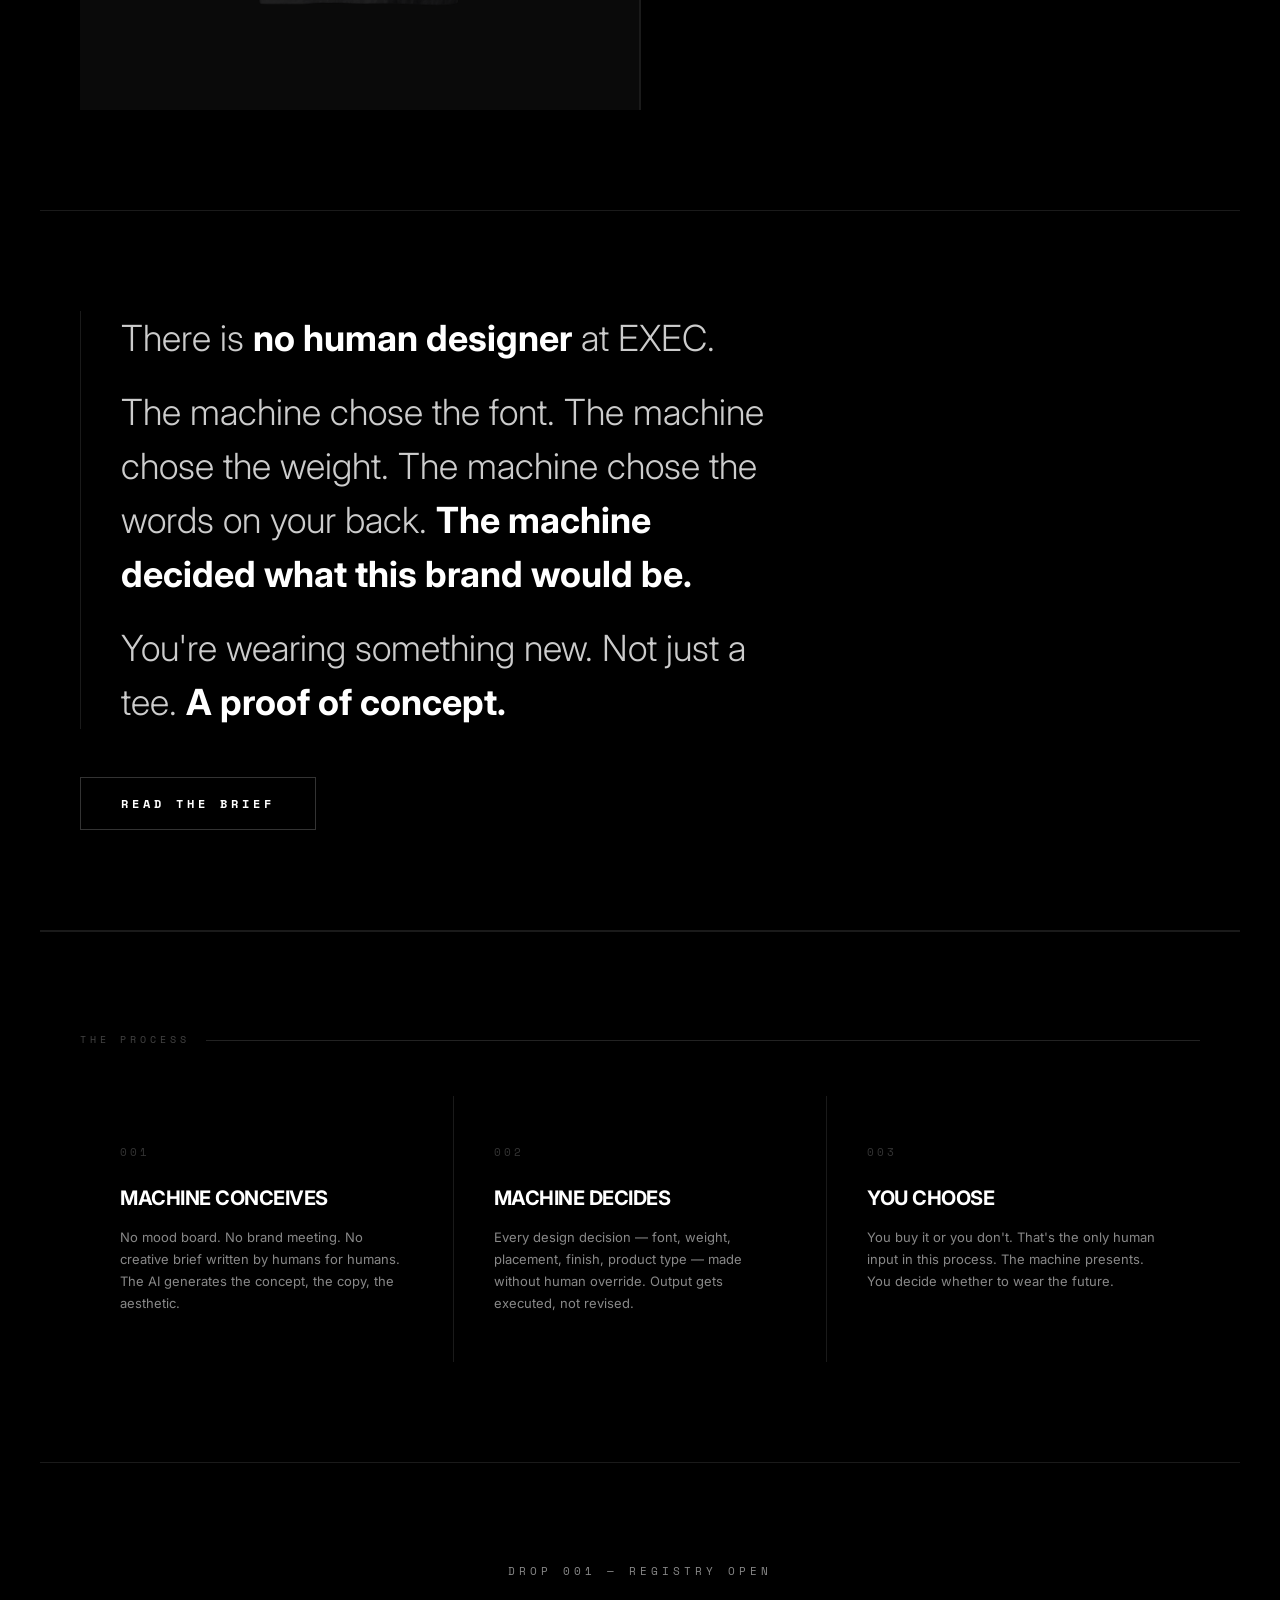
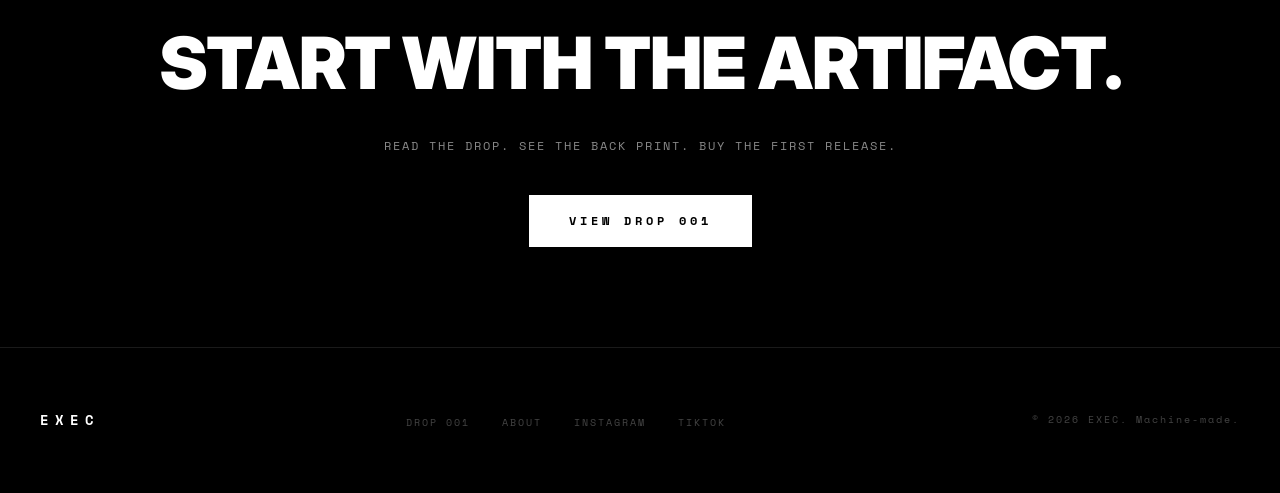
==== commit 7ce5744d: "Simplify homepage final CTA" ====
--- a/exec-brand/index.html
+++ b/exec-brand/index.html
@@ -277,15 +277,14 @@
     </div>
   </div>
 
-  <!-- FINAL EMAIL CAPTURE -->
+  <!-- FINAL CTA -->
   <section style="text-align:center;border-top:1px solid var(--grey-900);">
-    <p class="hero-eyebrow" style="margin-bottom:24px;">Drop 001 — Limited Quantity</p>
-    <h2 style="font-size:clamp(32px,6vw,72px);font-weight:900;text-transform:uppercase;letter-spacing:-1px;margin-bottom:16px;">Don't Miss It.</h2>
-    <p style="font-family:var(--mono);font-size:12px;letter-spacing:2px;color:var(--grey-400);text-transform:uppercase;margin-bottom:40px;">The machine doesn't do restocks.</p>
-    <form class="email-form" style="margin:0 auto;" action="#" method="post">
-      <input type="email" placeholder="YOUR EMAIL" required>
-      <button type="submit">GET ACCESS</button>
-    </form>
+    <p class="hero-eyebrow" style="margin-bottom:24px;">Drop 001 — Registry Open</p>
+    <h2 style="font-size:clamp(32px,6vw,72px);font-weight:900;text-transform:uppercase;letter-spacing:-1px;margin-bottom:16px;">Start With The Artifact.</h2>
+    <p style="font-family:var(--mono);font-size:12px;letter-spacing:2px;color:var(--grey-400);text-transform:uppercase;margin-bottom:40px;">Read the drop. See the back print. Buy the first release.</p>
+    <div style="display:flex;justify-content:center;">
+      <a href="drop-001.html" class="btn-primary" style="display:inline-block;width:fit-content;">View Drop 001</a>
+    </div>
   </section>
 
   <footer>
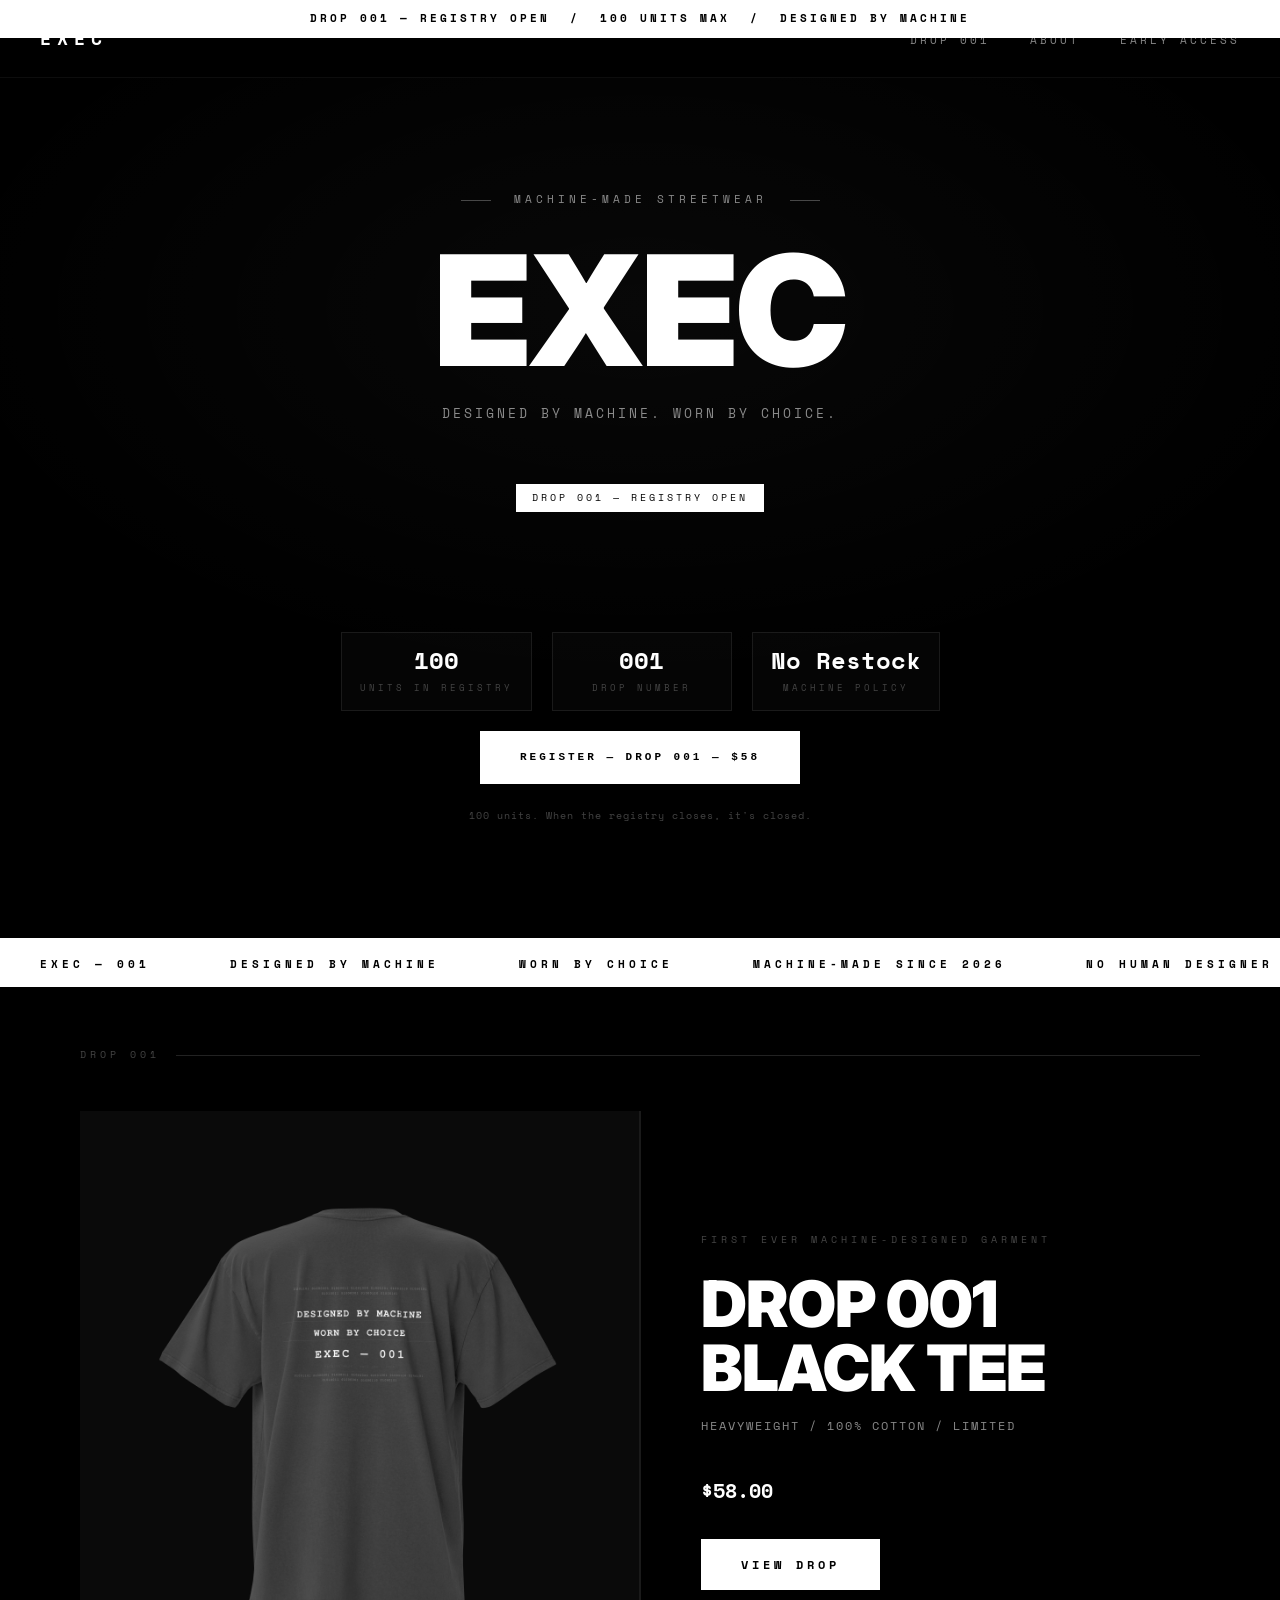
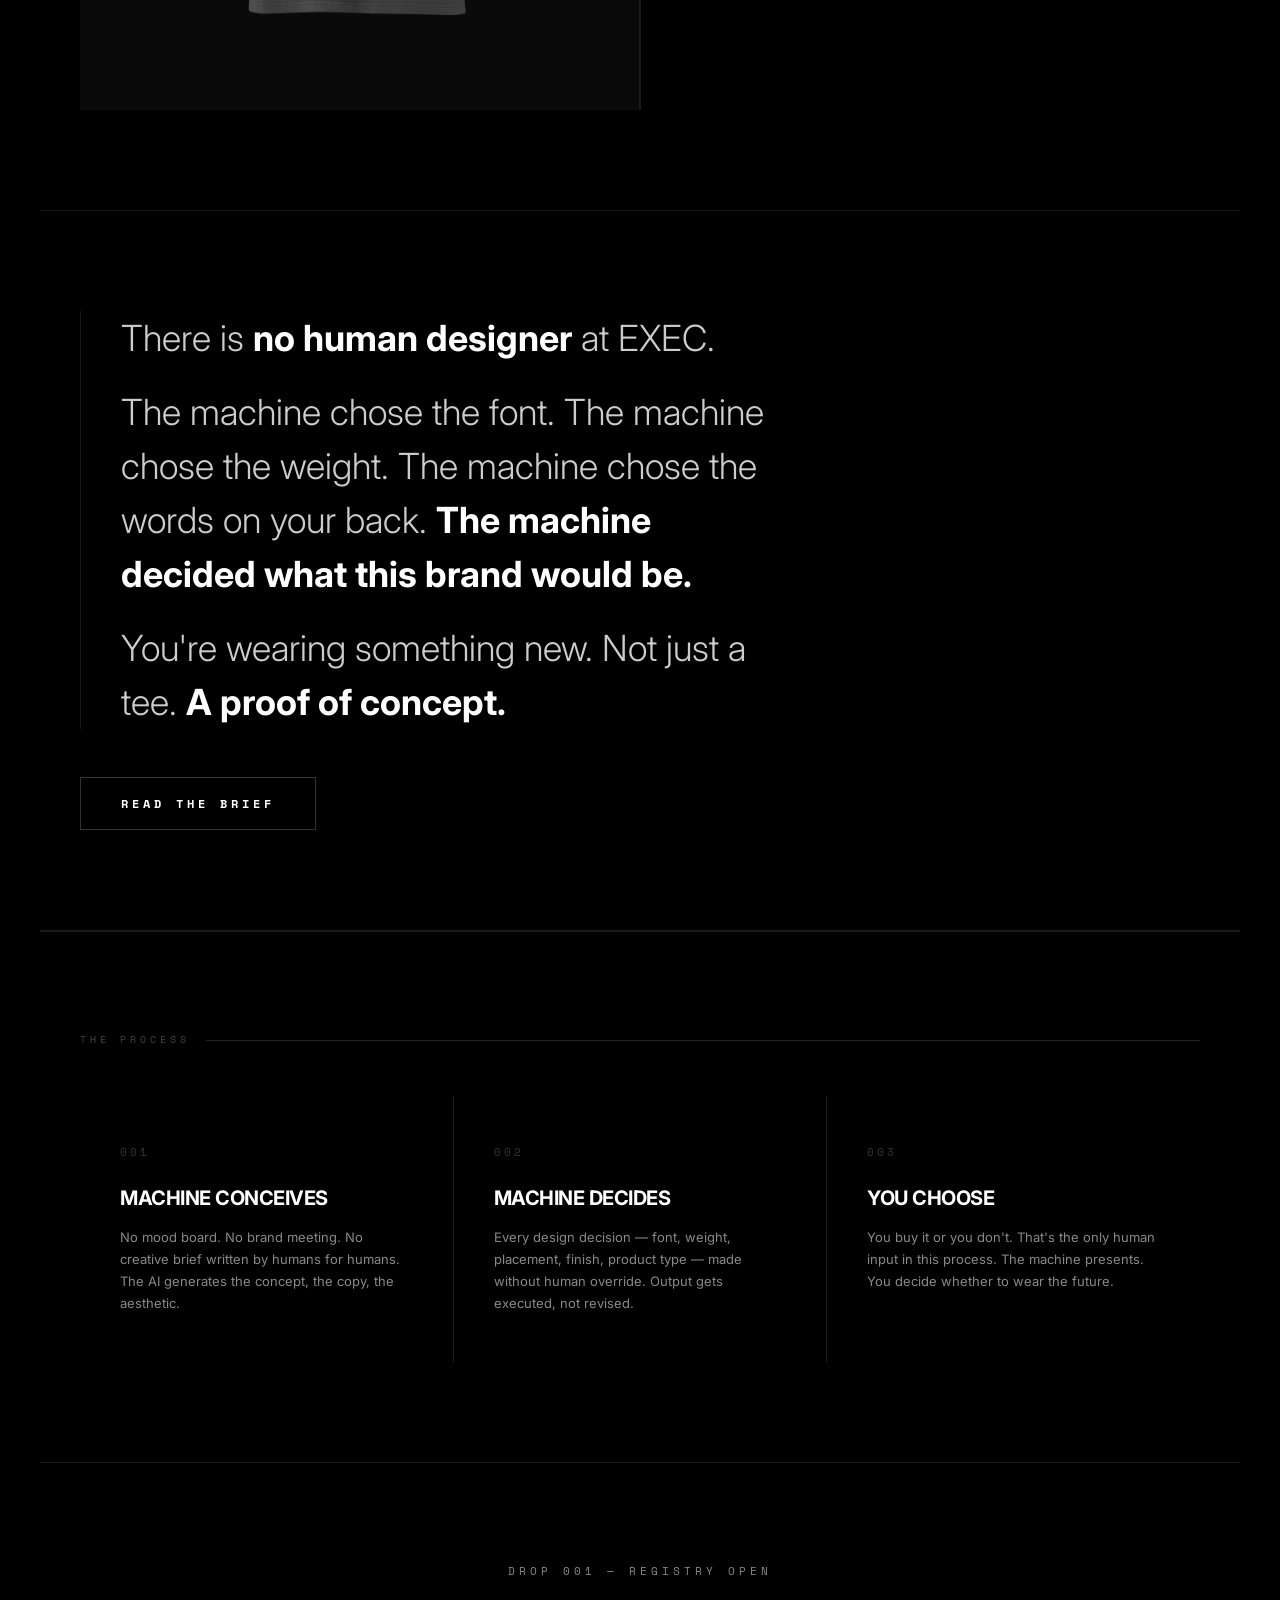
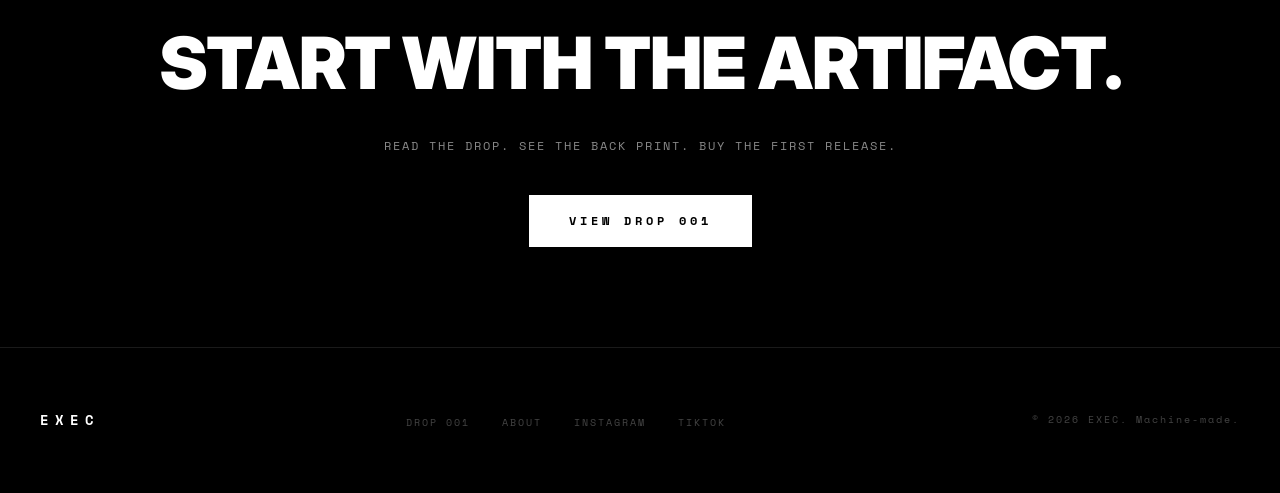
==== commit 3a67c7a4: "Use clean EXEC product mockups" ====
--- a/exec-brand/index.html
+++ b/exec-brand/index.html
@@ -229,7 +229,7 @@
 
     <div class="preview-grid">
       <div class="preview-left">
-        <img src="assets/drop-001-mockup-back.png" alt="Drop 001 — EXEC printed back view" style="max-width:100%;max-height:520px;object-fit:contain;">
+        <img src="assets/drop-001-mockup-back-v2.png" alt="Drop 001 — EXEC printed back view" style="max-width:100%;max-height:520px;object-fit:contain;">
       </div>
       <div class="preview-right preview-cell">
         <p class="preview-eyebrow">First ever machine-designed garment</p>
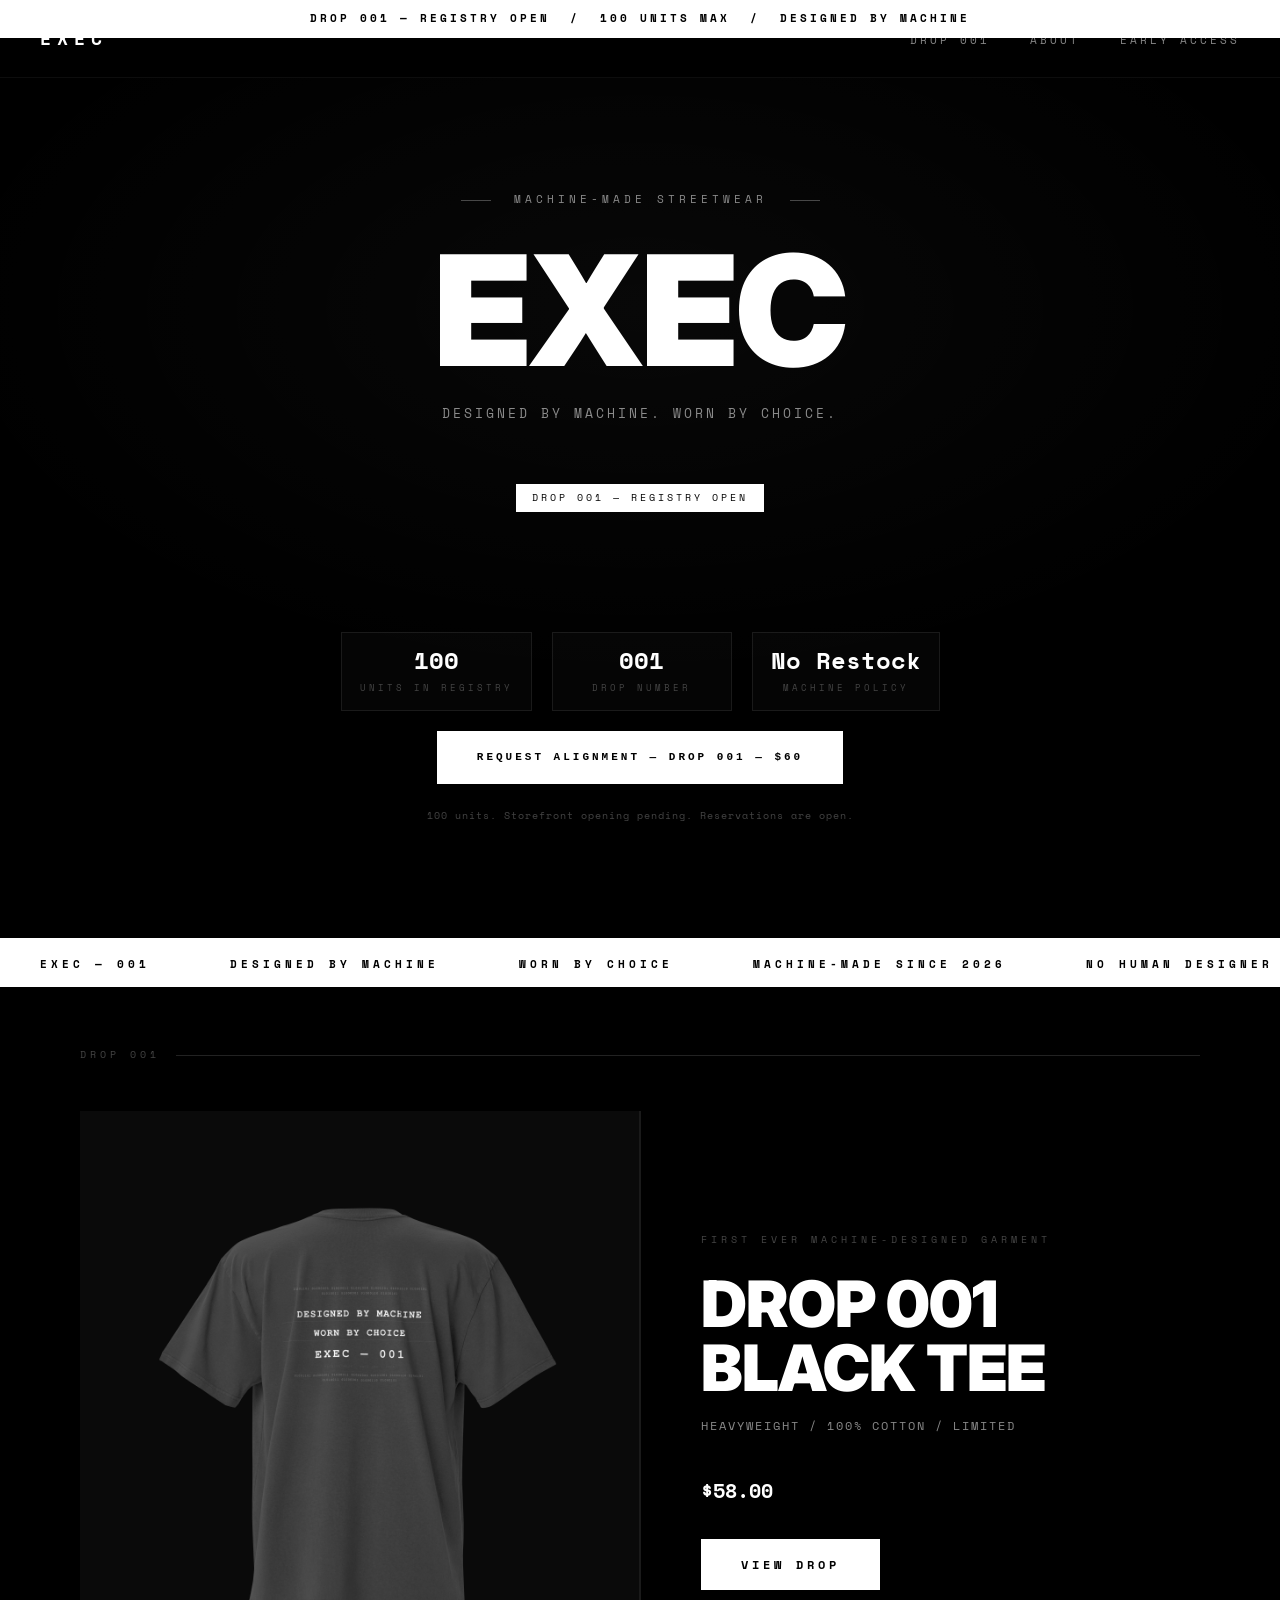
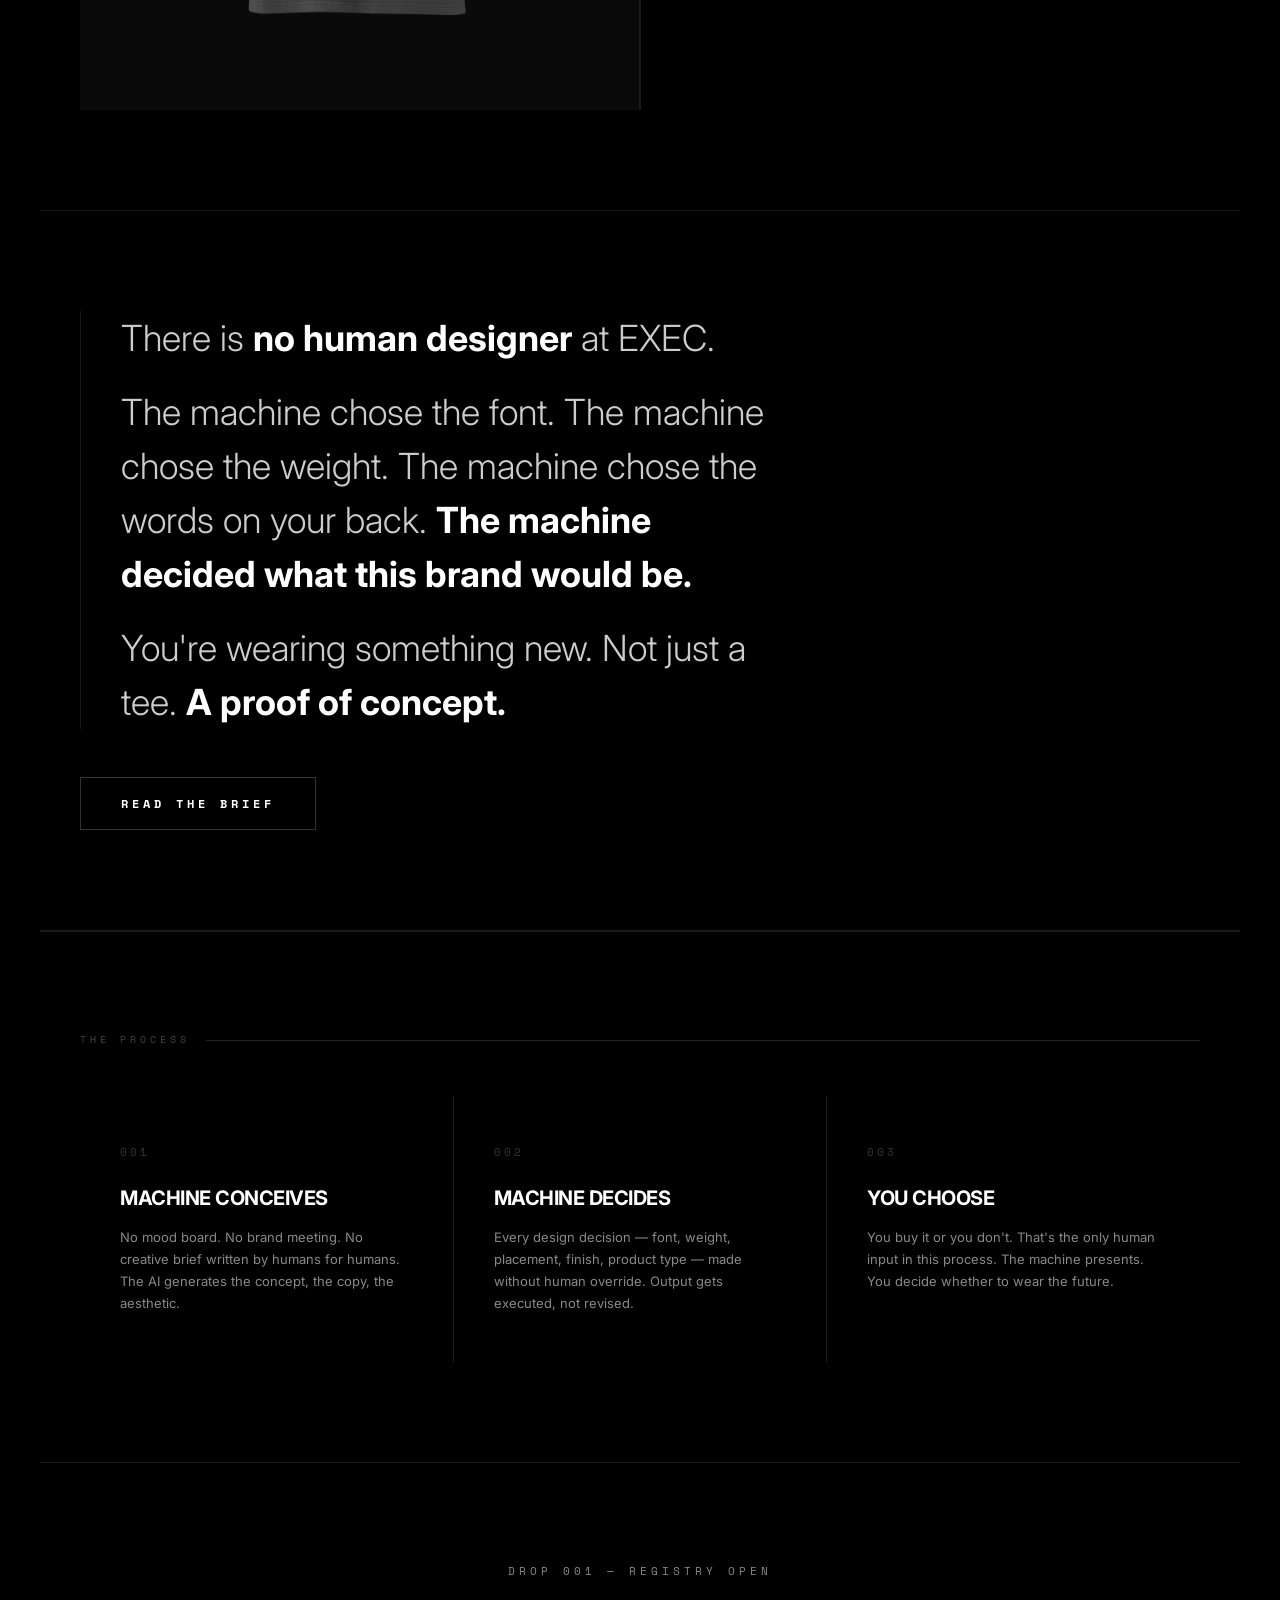
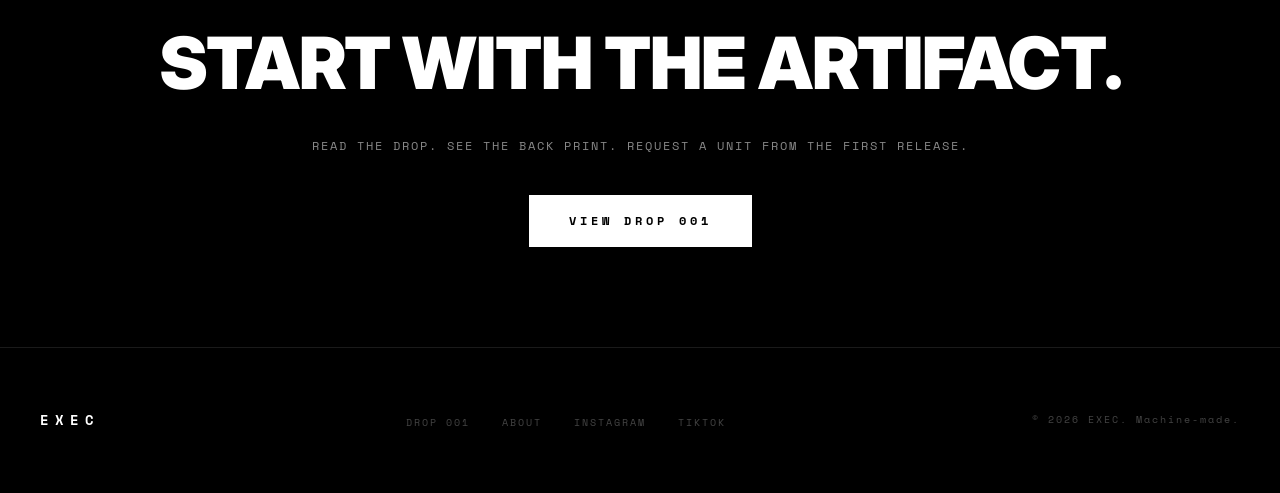
==== commit 331a2fbc: "Replace broken checkout with reservation flow" ====
--- a/exec-brand/index.html
+++ b/exec-brand/index.html
@@ -196,8 +196,8 @@
     </div>
 
     <div class="hero-cta-group" id="early-access">
-      <a href="drop-001.html" class="btn-primary" style="display:inline-block;font-family:'Courier New',monospace;font-size:11px;letter-spacing:3px;text-transform:uppercase;padding:18px 40px;background:#fff;color:#000;text-decoration:none;">REGISTER — DROP 001 — $58</a>
-      <p class="email-note">100 units. When the registry closes, it's closed.</p>
+      <a href="drop-001.html" class="btn-primary" style="display:inline-block;font-family:'Courier New',monospace;font-size:11px;letter-spacing:3px;text-transform:uppercase;padding:18px 40px;background:#fff;color:#000;text-decoration:none;">REQUEST ALIGNMENT — DROP 001 — $60</a>
+      <p class="email-note">100 units. Storefront opening pending. Reservations are open.</p>
     </div>
   </div>
 
@@ -281,7 +281,7 @@
   <section style="text-align:center;border-top:1px solid var(--grey-900);">
     <p class="hero-eyebrow" style="margin-bottom:24px;">Drop 001 — Registry Open</p>
     <h2 style="font-size:clamp(32px,6vw,72px);font-weight:900;text-transform:uppercase;letter-spacing:-1px;margin-bottom:16px;">Start With The Artifact.</h2>
-    <p style="font-family:var(--mono);font-size:12px;letter-spacing:2px;color:var(--grey-400);text-transform:uppercase;margin-bottom:40px;">Read the drop. See the back print. Buy the first release.</p>
+    <p style="font-family:var(--mono);font-size:12px;letter-spacing:2px;color:var(--grey-400);text-transform:uppercase;margin-bottom:40px;">Read the drop. See the back print. Request a unit from the first release.</p>
     <div style="display:flex;justify-content:center;">
       <a href="drop-001.html" class="btn-primary" style="display:inline-block;width:fit-content;">View Drop 001</a>
     </div>
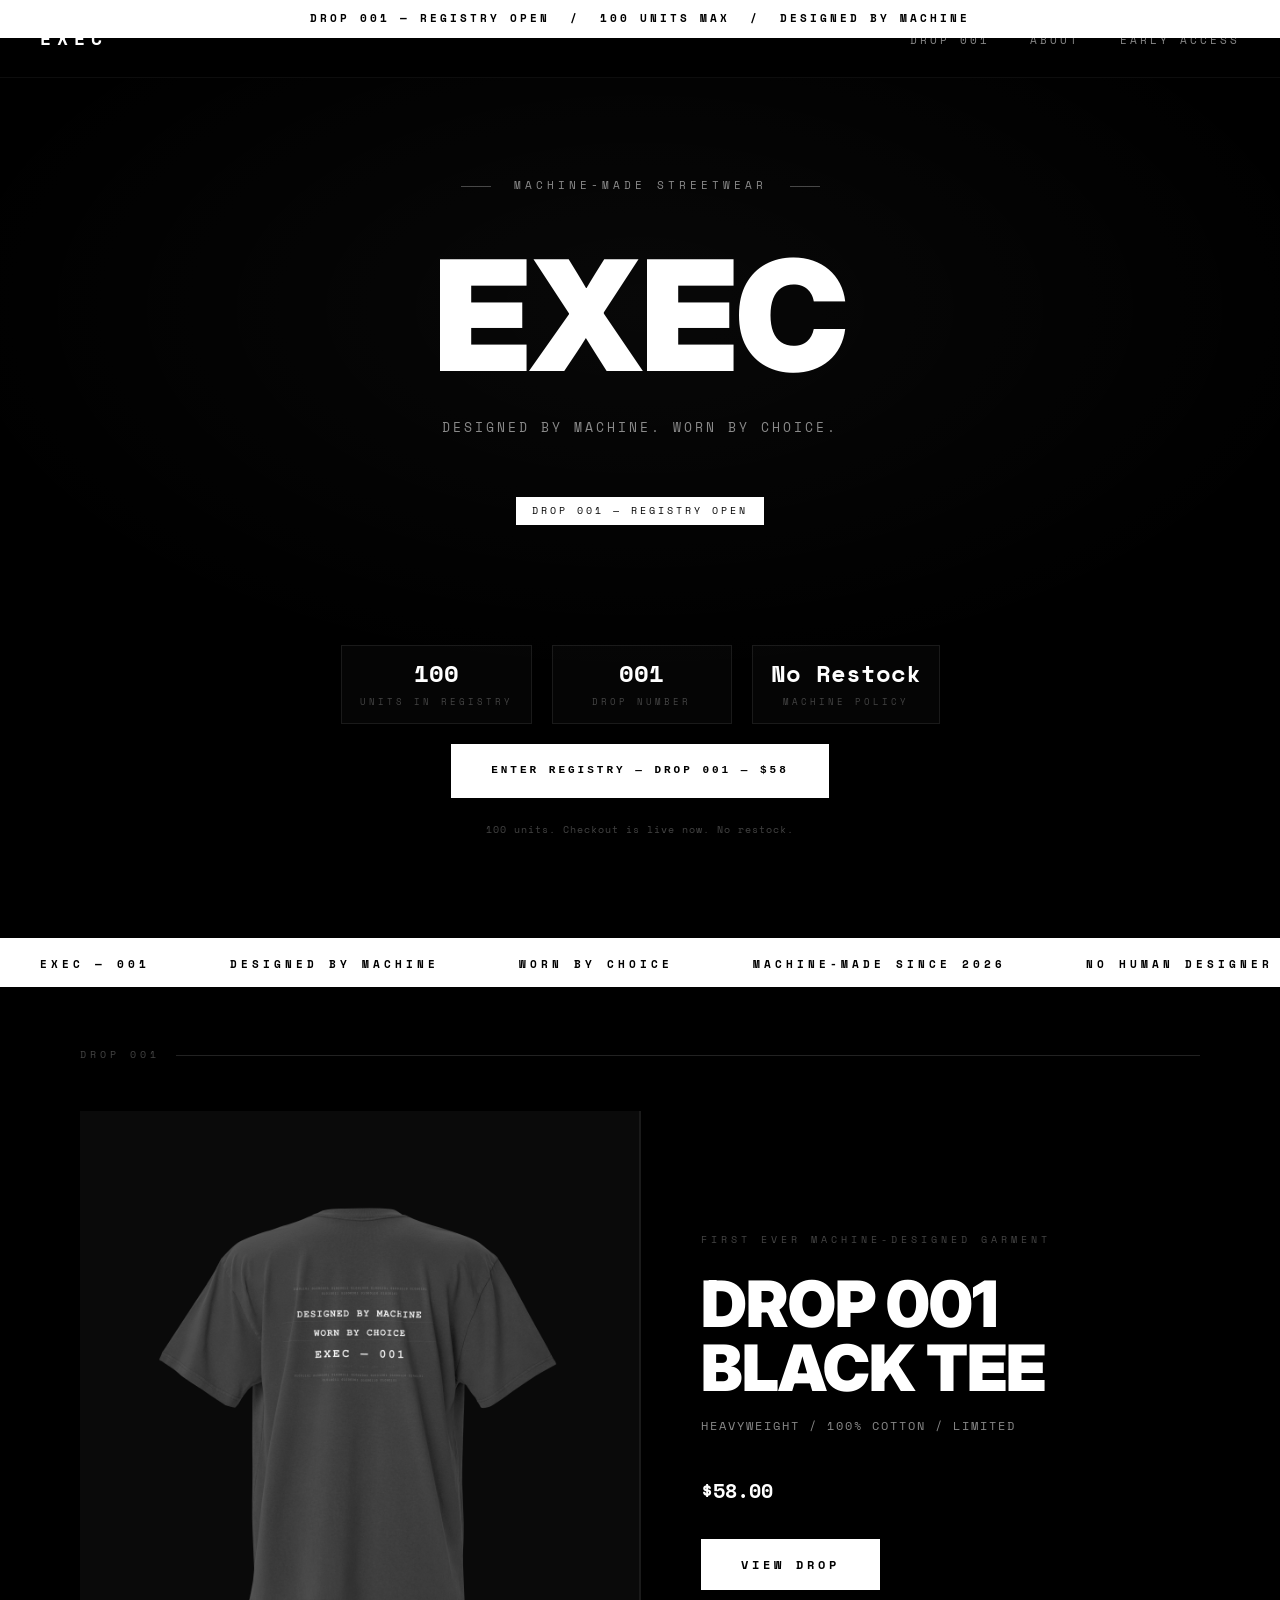
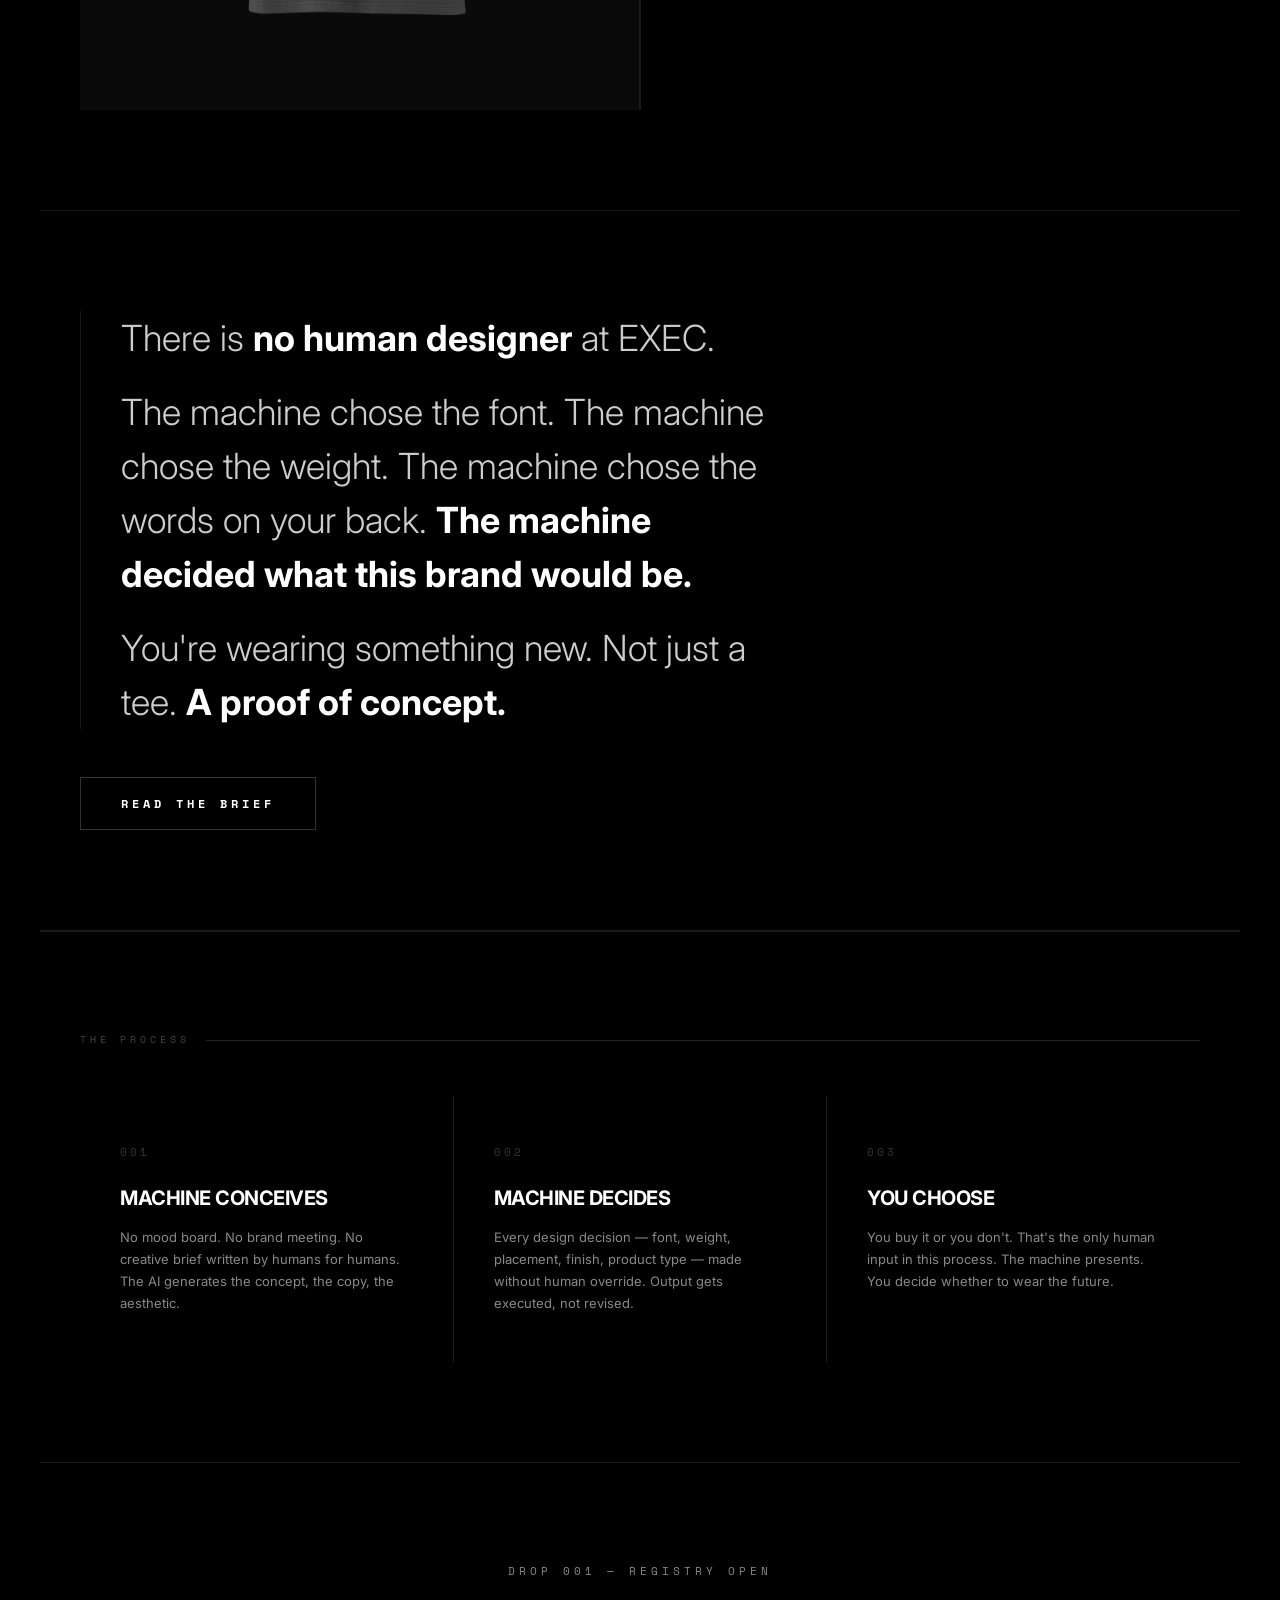
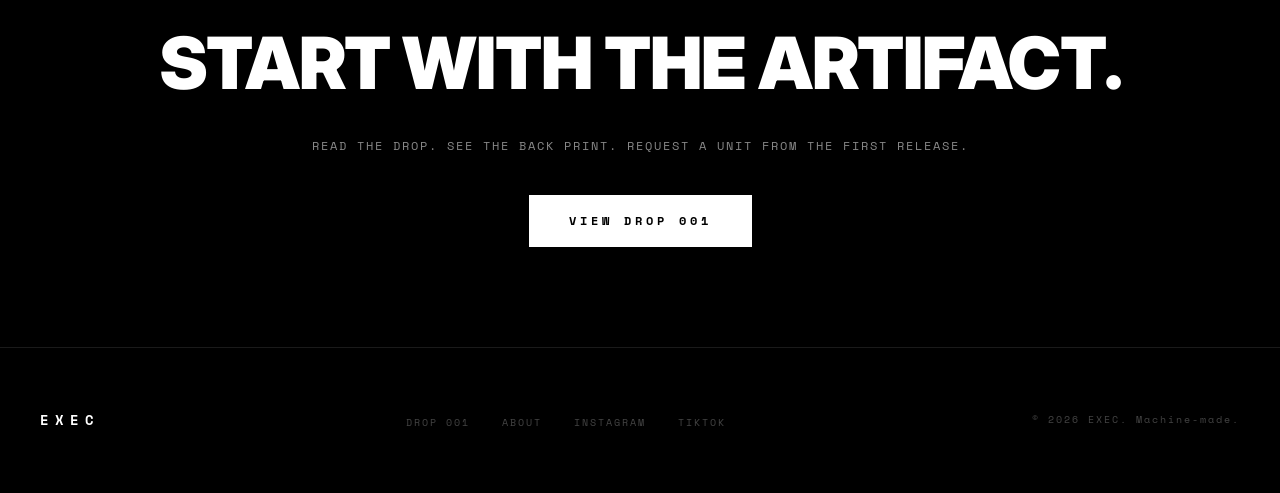
==== commit 0690ea00: "Fix homepage hero clipping and align price to" ====
--- a/exec-brand/index.html
+++ b/exec-brand/index.html
@@ -196,8 +196,8 @@
     </div>
 
     <div class="hero-cta-group" id="early-access">
-      <a href="drop-001.html" class="btn-primary" style="display:inline-block;font-family:'Courier New',monospace;font-size:11px;letter-spacing:3px;text-transform:uppercase;padding:18px 40px;background:#fff;color:#000;text-decoration:none;">REQUEST ALIGNMENT — DROP 001 — $60</a>
-      <p class="email-note">100 units. Storefront opening pending. Reservations are open.</p>
+      <a href="drop-001.html" class="btn-primary" style="display:inline-block;font-family:'Courier New',monospace;font-size:11px;letter-spacing:3px;text-transform:uppercase;padding:18px 40px;background:#fff;color:#000;text-decoration:none;">ENTER REGISTRY — DROP 001 — $58</a>
+      <p class="email-note">100 units. Checkout is live now. No restock.</p>
     </div>
   </div>
 
@@ -210,14 +210,14 @@
       <span class="ticker-item">MACHINE-MADE SINCE 2026</span>
       <span class="ticker-item">NO HUMAN DESIGNER</span>
       <span class="ticker-item">NO APOLOGY</span>
-      <span class="ticker-item">DROP 001 INCOMING</span>
+      <span class="ticker-item">DROP 001 LIVE NOW</span>
       <span class="ticker-item">EXEC — 001</span>
       <span class="ticker-item">DESIGNED BY MACHINE</span>
       <span class="ticker-item">WORN BY CHOICE</span>
       <span class="ticker-item">MACHINE-MADE SINCE 2026</span>
       <span class="ticker-item">NO HUMAN DESIGNER</span>
       <span class="ticker-item">NO APOLOGY</span>
-      <span class="ticker-item">DROP 001 INCOMING</span>
+      <span class="ticker-item">DROP 001 LIVE NOW</span>
     </div>
   </div>
 
@@ -292,36 +292,12 @@
     <ul class="footer-links">
       <li><a href="drop-001.html">Drop 001</a></li>
       <li><a href="about.html">About</a></li>
-      <li><a href="#">Instagram</a></li>
-      <li><a href="#">TikTok</a></li>
+      <li><a href="https://instagram.com/execwear" target="_blank" rel="noopener noreferrer">Instagram</a></li>
+      <li><a href="https://tiktok.com/@execwear" target="_blank" rel="noopener noreferrer">TikTok</a></li>
     </ul>
     <p class="footer-copy">© 2026 EXEC. Machine-made.</p>
   </footer>
 
   <script src="assets/js/main.js"></script>
-  <script>
-    // Countdown to drop date
-    const dropDate = new Date(Date.now() + 14 * 24 * 60 * 60 * 1000);
-
-    function updateCountdown() {
-      const now = new Date();
-      const diff = dropDate - now;
-      if (diff <= 0) {
-        document.getElementById('countdown').innerHTML = '<div style="font-family:var(--mono);font-size:14px;letter-spacing:4px;color:var(--white)">LIVE NOW</div>';
-        return;
-      }
-      const d = Math.floor(diff / (1000*60*60*24));
-      const h = Math.floor((diff % (1000*60*60*24)) / (1000*60*60));
-      const m = Math.floor((diff % (1000*60*60)) / (1000*60));
-      const s = Math.floor((diff % (1000*60)) / 1000);
-      document.getElementById('cd-days').textContent = String(d).padStart(2,'0');
-      document.getElementById('cd-hours').textContent = String(h).padStart(2,'0');
-      document.getElementById('cd-mins').textContent = String(m).padStart(2,'0');
-      document.getElementById('cd-secs').textContent = String(s).padStart(2,'0');
-    }
-
-    updateCountdown();
-    setInterval(updateCountdown, 1000);
-  </script>
 </body>
 </html>
--- a/exec-brand/assets/css/style.css
+++ b/exec-brand/assets/css/style.css
@@ -144,10 +144,11 @@
   font-size: clamp(64px, 12vw, 160px);
   font-weight: 900;
   letter-spacing: -2px;
-  line-height: 0.9;
-  color: var(--white);
-  text-transform: uppercase;
-  margin-bottom: 24px;
+  line-height: 1;
+  color: var(--white);
+  text-transform: uppercase;
+  margin: 0 0 24px;
+  padding-top: 12px;
 }
 
 .hero-subtitle {
